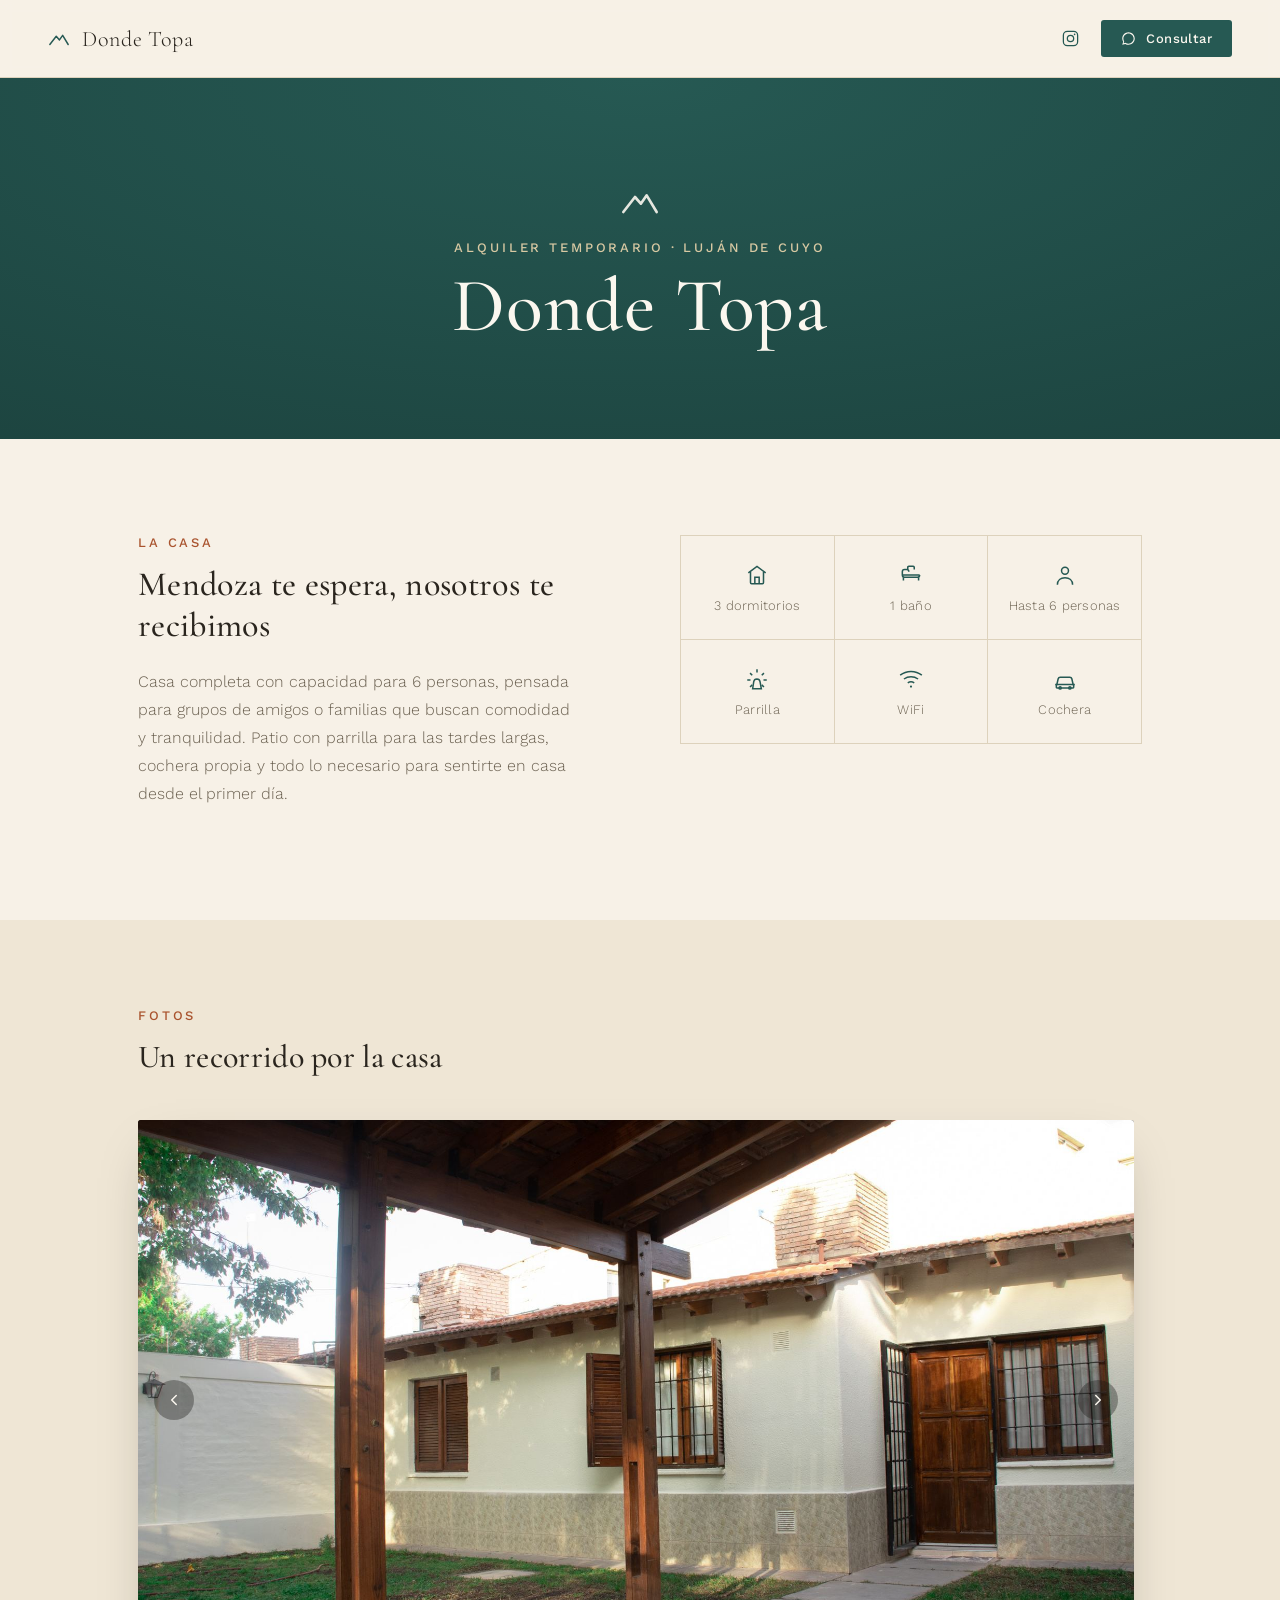
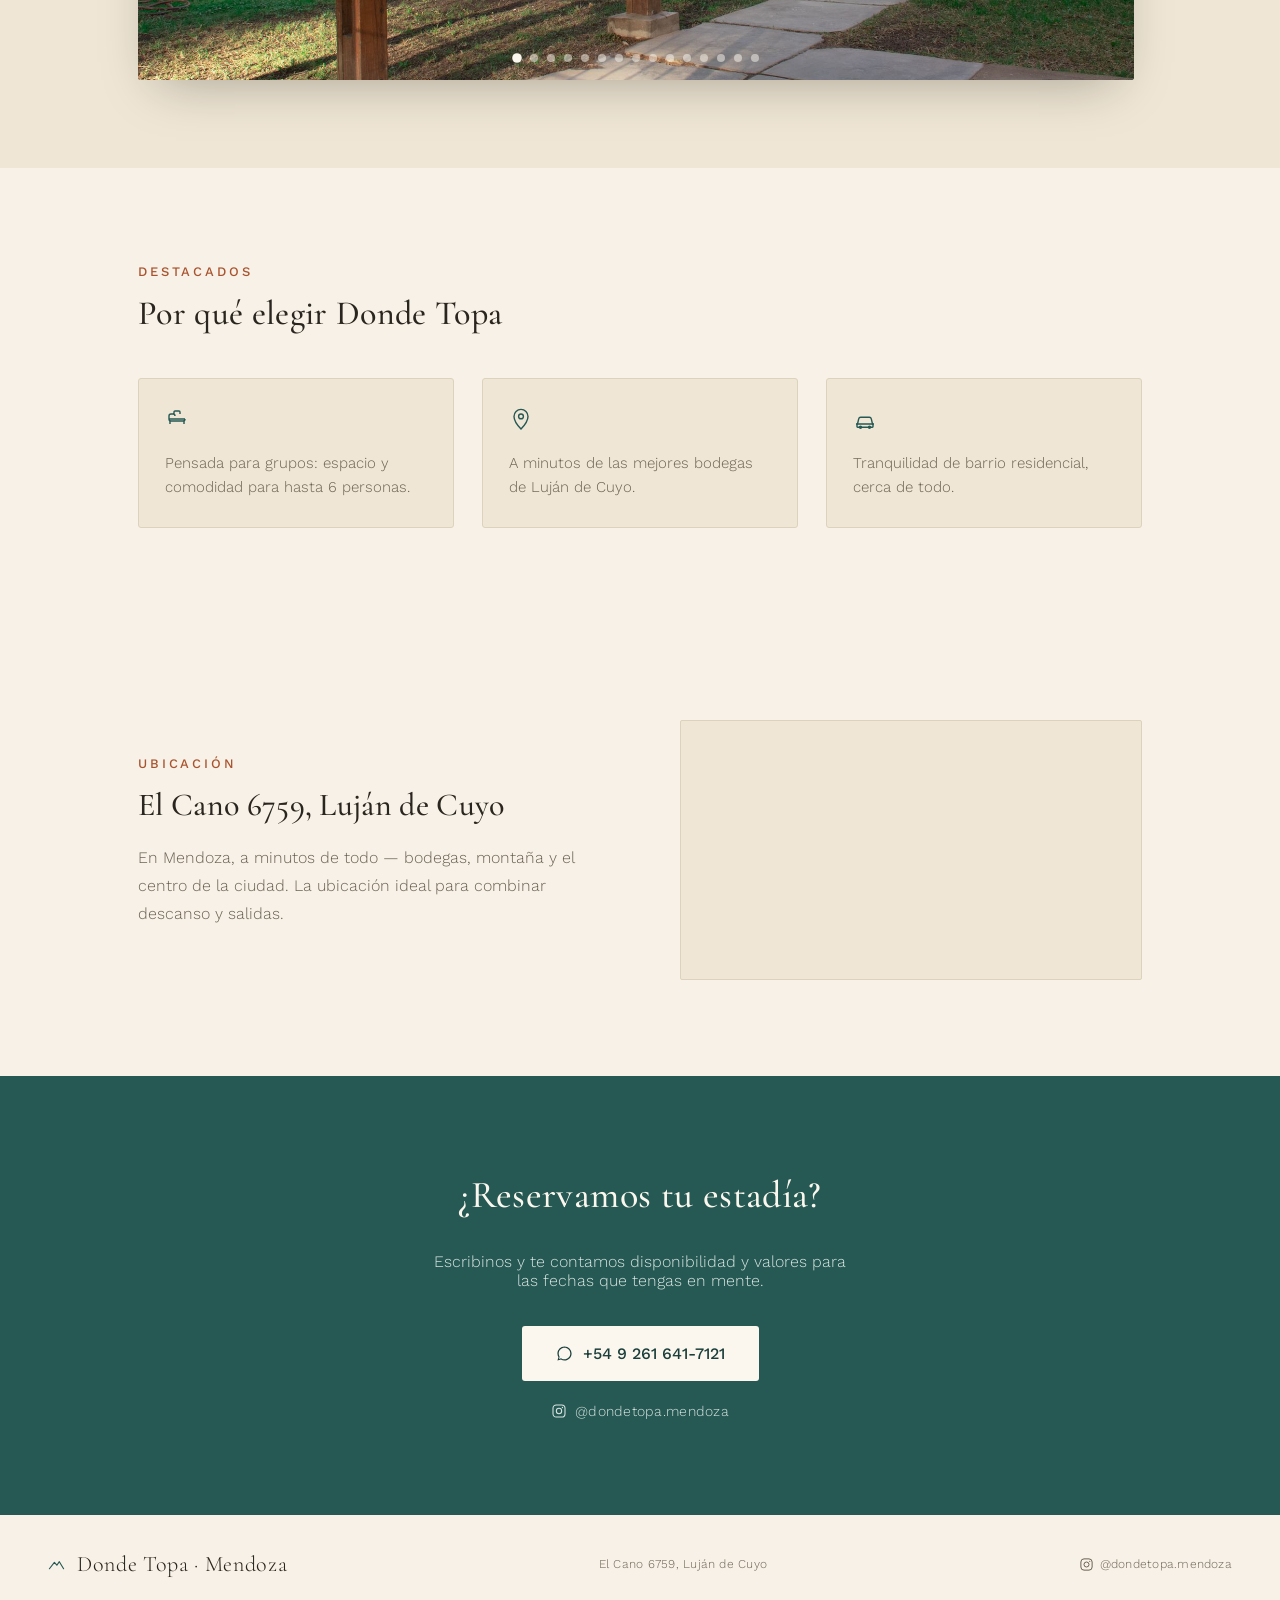
==== index.html @ 642af783 "Sitio Donde Topa: landing de alquiler temporario en Lujan de Cuyo Carrusel de fotos, mapa embebido, " ====
<!DOCTYPE html>
<html lang="es">
<head>
<meta charset="UTF-8">
<meta name="viewport" content="width=device-width, initial-scale=1.0">
<title>Donde Topa — Alquiler temporario en Luján de Cuyo, Mendoza</title>
<meta name="description" content="Donde Topa: casa de alquiler temporario en El Cano 6759, Luján de Cuyo, Mendoza. Capacidad para 6 personas, 3 dormitorios, parrilla, WiFi y cochera.">
<link rel="icon" type="image/png" href="images/logo-donde-topa.png">
<link rel="preconnect" href="https://fonts.googleapis.com">
<link rel="preconnect" href="https://fonts.gstatic.com" crossorigin>
<link href="https://fonts.googleapis.com/css2?family=Cormorant+Garamond:wght@400;500;600&family=Work+Sans:wght@300;400;500;600&display=swap" rel="stylesheet">
<link rel="stylesheet" href="css/style.css?v=9">
</head>
<body>

  <!-- NAV -->
  <header class="nav">
    <a href="#" class="nav-brand">
      <svg width="22" height="22" viewBox="0 0 24 24" fill="none"><path d="M2 18L9 9L12.5 13L16 8L22 18" stroke="#265953" stroke-width="1.6" stroke-linejoin="round" stroke-linecap="round"/></svg>
      <span>Donde Topa</span>
    </a>
    <div class="nav-actions">
      <a href="https://instagram.com/dondetopa.mendoza" class="nav-instagram" target="_blank" rel="noopener" aria-label="Instagram de Donde Topa">
        <svg width="19" height="19" viewBox="0 0 24 24" fill="none" stroke="#265953" stroke-width="1.6"><rect x="3" y="3" width="18" height="18" rx="5"/><circle cx="12" cy="12" r="4"/><circle cx="17.2" cy="6.8" r="1" fill="#265953" stroke="none"/></svg>
      </a>
      <a href="https://wa.me/5492616417121" class="btn btn-primary btn-small" target="_blank" rel="noopener">
        <svg width="15" height="15" viewBox="0 0 24 24" fill="#FBF7EF"><path d="M12 2C6.5 2 2 6.5 2 12c0 1.9.5 3.7 1.5 5.3L2 22l4.9-1.4C8.4 21.5 10.2 22 12 22c5.5 0 10-4.5 10-10S17.5 2 12 2zm0 18.2c-1.6 0-3.1-.4-4.4-1.2l-.3-.2-3.1.9.9-3-.2-.3C4.2 14.9 3.8 13.5 3.8 12c0-4.5 3.7-8.2 8.2-8.2s8.2 3.7 8.2 8.2-3.7 8.2-8.2 8.2z"/></svg>
        Consultar
      </a>
    </div>
  </header>

  <!-- HERO -->
  <section class="hero">
    <div class="wrap hero-content">
      <svg class="hero-icon" width="40" height="40" viewBox="0 0 24 24" fill="none"><path d="M2 18L9 9L12.5 13L16 8L22 18" stroke="#FBF7EF" stroke-width="1.6" stroke-linejoin="round" stroke-linecap="round"/></svg>
      <div class="eyebrow eyebrow-light">Alquiler temporario · Luján de Cuyo</div>
      <h1>Donde Topa</h1>
    </div>
  </section>

  <!-- DESCRIPCION + DATOS -->
  <section class="wrap section-split">
    <div class="split-text">
      <div class="eyebrow">La casa</div>
      <h2>Mendoza te espera, nosotros te recibimos</h2>
      <p>Casa completa con capacidad para 6 personas, pensada para grupos de amigos o familias que buscan comodidad y tranquilidad. Patio con parrilla para las tardes largas, cochera propia y todo lo necesario para sentirte en casa desde el primer día.</p>
    </div>
    <div class="amenities-grid">
      <div class="amenity">
        <svg width="26" height="26" viewBox="0 0 24 24" fill="none" stroke="#265953" stroke-width="1.4"><path d="M4 10l8-6 8 6"/><path d="M6 9v10a1 1 0 001 1h10a1 1 0 001-1V9"/><path d="M10 20v-6h4v6"/></svg>
        <span>3 dormitorios</span>
      </div>
      <div class="amenity">
        <svg width="26" height="26" viewBox="0 0 24 24" fill="none" stroke="#265953" stroke-width="1.4"><path d="M4 12h16M4 12a2 2 0 002 2h12a2 2 0 002-2M4 12V9a2 2 0 012-2h2a2 2 0 012 2M9 7V5a1 1 0 011-1h4a1 1 0 011 1v2"/><path d="M5 14v3M19 14v3"/></svg>
        <span>1 baño</span>
      </div>
      <div class="amenity">
        <svg width="26" height="26" viewBox="0 0 24 24" fill="none" stroke="#265953" stroke-width="1.4"><circle cx="12" cy="8" r="3.2"/><path d="M5 21c0-4 3-6.5 7-6.5s7 2.5 7 6.5"/></svg>
        <span>Hasta 6 personas</span>
      </div>
      <div class="amenity">
        <svg width="26" height="26" viewBox="0 0 24 24" fill="none" stroke="#265953" stroke-width="1.4"><path d="M12 3v3M5.6 6.6l2 2M3 13h3M5.6 19.4l2-2M18.4 19.4l-2-2M21 13h-3M18.4 6.6l-2 2"/><path d="M8 21h8l-1.2-6.5a3 3 0 00-2.9-2.5h0a3 3 0 00-2.9 2.5L8 21z"/></svg>
        <span>Parrilla</span>
      </div>
      <div class="amenity">
        <svg width="26" height="26" viewBox="0 0 24 24" fill="none" stroke="#265953" stroke-width="1.4"><path d="M2 8.5a16 16 0 0120 0M5.5 12a11 11 0 0113 0M9 15.5a6 6 0 016 0"/><circle cx="12" cy="19" r="1" fill="#265953" stroke="none"/></svg>
        <span>WiFi</span>
      </div>
      <div class="amenity">
        <svg width="26" height="26" viewBox="0 0 24 24" fill="none" stroke="#265953" stroke-width="1.4"><path d="M3 17h1.5l1.2-5.2a2 2 0 011.9-1.5h8.8a2 2 0 011.9 1.5L19.5 17H21"/><rect x="4" y="17" width="16" height="3.2" rx="0.6"/><circle cx="7.5" cy="20.2" r="1"/><circle cx="16.5" cy="20.2" r="1"/></svg>
        <span>Cochera</span>
      </div>
    </div>
  </section>

  <!-- GALERIA -->
  <section id="galeria" class="gallery-section">
    <div class="wrap">
      <div class="eyebrow">Fotos</div>
      <h2>Un recorrido por la casa</h2>
    </div>
    <div class="wrap">
      <div class="carousel" id="carousel">
        <div class="carousel-track">
          <img src="images/galeria-exterior.jpg" alt="Entrada de la casa con pérgola" class="carousel-slide is-active">
          <img src="images/galeria-living.jpg" alt="Living con sillones y TV" class="carousel-slide">
          <img src="images/galeria-living2.jpg" alt="Living, otro ángulo" class="carousel-slide">
          <img src="images/galeria-comedor.jpg" alt="Comedor y living" class="carousel-slide">
          <img src="images/galeria-mesa.jpg" alt="Mesa puesta para comer" class="carousel-slide">
          <img src="images/galeria-detalle-flores.jpg" alt="Detalle de flores en el living" class="carousel-slide">
          <img src="images/galeria-cocina.jpg" alt="Cocina equipada" class="carousel-slide">
          <img src="images/galeria-dormitorio-doble.jpg" alt="Dormitorio con cama doble" class="carousel-slide">
          <img src="images/galeria-dormitorio-gemelas.jpg" alt="Dormitorio con camas gemelas" class="carousel-slide">
          <img src="images/galeria-dormitorio-gemelas2.jpg" alt="Segundo dormitorio con camas gemelas" class="carousel-slide">
          <img src="images/galeria-bano1.jpg" alt="Baño con bacha y detalles de lavanda" class="carousel-slide">
          <img src="images/galeria-bano2.jpg" alt="Baño con ducha" class="carousel-slide">
          <img src="images/galeria-parrilla.jpg" alt="Parrilla encendida" class="carousel-slide">
          <img src="images/galeria-chimenea.jpg" alt="Chimenea encendida con copas de vino" class="carousel-slide">
          <img src="images/galeria-picada.jpg" alt="Picada y vino en el patio" class="carousel-slide">
        </div>
        <button type="button" class="carousel-arrow carousel-prev" aria-label="Foto anterior">
          <svg width="18" height="18" viewBox="0 0 24 24" fill="none" stroke="currentColor" stroke-width="2" stroke-linecap="round" stroke-linejoin="round"><path d="M15 18l-6-6 6-6"/></svg>
        </button>
        <button type="button" class="carousel-arrow carousel-next" aria-label="Foto siguiente">
          <svg width="18" height="18" viewBox="0 0 24 24" fill="none" stroke="currentColor" stroke-width="2" stroke-linecap="round" stroke-linejoin="round"><path d="M9 18l6-6-6-6"/></svg>
        </button>
        <div class="carousel-dots"></div>
      </div>
    </div>
  </section>

  <!-- DESTACADOS -->
  <section class="wrap reviews-section">
    <div class="eyebrow">Destacados</div>
    <h2>Por qué elegir Donde Topa</h2>
    <div class="reviews-grid">
      <div class="review-card">
        <svg width="24" height="24" viewBox="0 0 24 24" fill="none" stroke="#265953" stroke-width="1.4"><path d="M4 12h16M4 12a2 2 0 002 2h12a2 2 0 002-2M4 12V9a2 2 0 012-2h2a2 2 0 012 2M9 7V5a1 1 0 011-1h4a1 1 0 011 1v2"/><path d="M5 14v3M19 14v3"/></svg>
        <p class="review-quote">Pensada para grupos: espacio y comodidad para hasta 6 personas.</p>
      </div>
      <div class="review-card">
        <svg width="24" height="24" viewBox="0 0 24 24" fill="none" stroke="#265953" stroke-width="1.4"><path d="M12 22s7-7.4 7-12.6A7 7 0 105 9.4C5 14.6 12 22 12 22z"/><circle cx="12" cy="9.4" r="2.4"/></svg>
        <p class="review-quote">A minutos de las mejores bodegas de Luján de Cuyo.</p>
      </div>
      <div class="review-card">
        <svg width="24" height="24" viewBox="0 0 24 24" fill="none" stroke="#265953" stroke-width="1.4"><path d="M3 17h1.5l1.2-5.2a2 2 0 011.9-1.5h8.8a2 2 0 011.9 1.5L19.5 17H21"/><rect x="4" y="17" width="16" height="3.2" rx="0.6"/><circle cx="7.5" cy="20.2" r="1"/><circle cx="16.5" cy="20.2" r="1"/></svg>
        <p class="review-quote">Tranquilidad de barrio residencial, cerca de todo.</p>
      </div>
    </div>
  </section>

  <!-- UBICACION -->
  <section class="wrap section-split section-location">
    <div class="split-text">
      <div class="eyebrow">Ubicación</div>
      <h2>El Cano 6759, Luján de Cuyo</h2>
      <p>En Mendoza, a minutos de todo — bodegas, montaña y el centro de la ciudad. La ubicación ideal para combinar descanso y salidas.</p>
    </div>
    <div class="map-embed">
      <iframe src="https://maps.google.com/maps?q=El+Cano+6759,+Lujan+de+Cuyo,+Mendoza,+Argentina&z=15&output=embed" width="100%" height="100%" style="border:0" allowfullscreen="" loading="lazy" referrerpolicy="no-referrer-when-downgrade" title="Ubicación de Donde Topa en el mapa"></iframe>
    </div>
  </section>

  <!-- CONTACTO -->
  <section class="contact-section">
    <div class="wrap contact-inner">
      <h2>¿Reservamos tu estadía?</h2>
      <p>Escribinos y te contamos disponibilidad y valores para las fechas que tengas en mente.</p>
      <a href="https://wa.me/5492616417121" class="btn btn-contact" target="_blank" rel="noopener">
        <svg width="17" height="17" viewBox="0 0 24 24" fill="#1A3E3A"><path d="M12 2C6.5 2 2 6.5 2 12c0 1.9.5 3.7 1.5 5.3L2 22l4.9-1.4C8.4 21.5 10.2 22 12 22c5.5 0 10-4.5 10-10S17.5 2 12 2zm0 18.2c-1.6 0-3.1-.4-4.4-1.2l-.3-.2-3.1.9.9-3-.2-.3C4.2 14.9 3.8 13.5 3.8 12c0-4.5 3.7-8.2 8.2-8.2s8.2 3.7 8.2 8.2-3.7 8.2-8.2 8.2z"/></svg>
        +54 9 261 641-7121
      </a>
      <a href="https://instagram.com/dondetopa.mendoza" class="contact-instagram" target="_blank" rel="noopener">
        <svg width="16" height="16" viewBox="0 0 24 24" fill="none" stroke="currentColor" stroke-width="1.6"><rect x="3" y="3" width="18" height="18" rx="5"/><circle cx="12" cy="12" r="4"/><circle cx="17.2" cy="6.8" r="1" fill="currentColor" stroke="none"/></svg>
        @dondetopa.mendoza
      </a>
    </div>
  </section>

  <!-- FOOTER -->
  <footer class="footer">
    <div class="nav-brand">
      <svg width="17" height="17" viewBox="0 0 24 24" fill="none"><path d="M2 18L9 9L12.5 13L16 8L22 18" stroke="#265953" stroke-width="1.6" stroke-linejoin="round" stroke-linecap="round"/></svg>
      <span class="footer-brand">Donde Topa · Mendoza</span>
    </div>
    <span class="footer-address">El Cano 6759, Luján de Cuyo</span>
    <a href="https://instagram.com/dondetopa.mendoza" class="footer-instagram" target="_blank" rel="noopener">
      <svg width="15" height="15" viewBox="0 0 24 24" fill="none" stroke="currentColor" stroke-width="1.6"><rect x="3" y="3" width="18" height="18" rx="5"/><circle cx="12" cy="12" r="4"/><circle cx="17.2" cy="6.8" r="1" fill="currentColor" stroke="none"/></svg>
      @dondetopa.mendoza
    </a>
  </footer>

  <script src="js/gallery.js"></script>
</body>
</html>
---- css/style.css ----
:root {
  --bg: #F7F1E7;
  --bg-alt: #EFE6D5;
  --ink: #2A251E;
  --ink-soft: #6B6151;
  --teal: #265953;
  --teal-dark: #1A3E3A;
  --terracotta: #A9532E;
  --line: #DDD2BC;
}

* { box-sizing: border-box; }

html { scroll-behavior: smooth; }

body {
  margin: 0;
  background: var(--bg);
  color: var(--ink);
  font-family: 'Work Sans', -apple-system, 'Segoe UI', Helvetica, Arial, sans-serif;
  font-weight: 300;
  -webkit-font-smoothing: antialiased;
}

h1, h2, h3 {
  font-family: 'Cormorant Garamond', Georgia, 'Times New Roman', serif;
  font-weight: 500;
  margin: 0;
  letter-spacing: 0.01em;
}

a { color: var(--teal); text-decoration: none; }
a:hover { color: var(--teal-dark); }

img { max-width: 100%; display: block; }

.wrap {
  max-width: 1100px;
  margin: 0 auto;
  padding: 0 48px;
}

.eyebrow {
  font-size: 13px;
  letter-spacing: 0.22em;
  text-transform: uppercase;
  color: var(--terracotta);
  font-weight: 500;
  margin-bottom: 14px;
}

.eyebrow-light { color: #D8C9A3; }

/* Buttons */
.btn {
  display: inline-flex;
  align-items: center;
  gap: 10px;
  font-family: 'Work Sans', sans-serif;
  border-radius: 3px;
  white-space: nowrap;
}

.btn-primary {
  background: var(--teal);
  color: #FBF7EF;
  font-size: 15px;
  font-weight: 500;
  letter-spacing: 0.03em;
  padding: 16px 30px;
}
.btn-primary:hover { background: var(--teal-dark); color: #FBF7EF; }

.btn-small { padding: 11px 20px; font-size: 13px; }

.btn-contact {
  background: #FBF7EF;
  color: var(--teal-dark);
  font-size: 16px;
  font-weight: 500;
  padding: 18px 34px;
}
.btn-contact:hover { background: #EFE6D5; color: var(--teal-dark); }

/* Nav */
.nav {
  position: sticky;
  top: 0;
  z-index: 20;
  display: flex;
  align-items: center;
  justify-content: space-between;
  padding: 20px 48px;
  background: rgba(247, 241, 231, 0.92);
  backdrop-filter: blur(6px);
  border-bottom: 1px solid var(--line);
}

.nav-brand {
  display: flex;
  align-items: center;
  gap: 12px;
}

.nav-brand span {
  font-family: 'Cormorant Garamond', serif;
  font-size: 22px;
  letter-spacing: 0.03em;
  color: var(--ink);
}

.nav-actions {
  display: flex;
  align-items: center;
  gap: 14px;
}

.nav-instagram {
  display: flex;
  align-items: center;
  justify-content: center;
  width: 34px;
  height: 34px;
  border-radius: 50%;
  transition: background 0.2s ease;
}
.nav-instagram:hover { background: var(--bg-alt); }

/* Hero */
.hero {
  width: 100%;
  background: radial-gradient(120% 160% at 50% 0%, var(--teal) 0%, var(--teal-dark) 100%);
  padding: 104px 0 96px;
  display: flex;
  align-items: center;
}

.hero-content {
  width: 100%;
  color: #FBF7EF;
  text-align: center;
  display: flex;
  flex-direction: column;
  align-items: center;
}

.hero-icon {
  margin-bottom: 18px;
  opacity: 0.9;
}

.hero-content h1 {
  font-size: 76px;
  line-height: 0.98;
  color: #FBF7EF;
}

/* Description + amenities */
.section-split {
  display: flex;
  gap: 80px;
  padding: 96px 48px;
  flex-wrap: wrap;
  align-items: flex-start;
}

.split-text {
  flex: 1 1 380px;
  min-width: 320px;
}

.split-text h2 {
  font-size: 34px;
  color: var(--ink);
  margin-bottom: 22px;
  max-width: 420px;
}

.split-text p {
  font-size: 16px;
  line-height: 1.75;
  color: var(--ink-soft);
  max-width: 440px;
  font-weight: 300;
}

.amenities-grid {
  flex: 1 1 380px;
  min-width: 320px;
  display: grid;
  grid-template-columns: repeat(3, 1fr);
  gap: 1px;
  background: var(--line);
  border: 1px solid var(--line);
}

.amenity {
  background: var(--bg);
  padding: 26px 20px;
  display: flex;
  flex-direction: column;
  gap: 10px;
  align-items: center;
  text-align: center;
}

.amenity span {
  font-size: 13px;
  color: var(--ink-soft);
  letter-spacing: 0.02em;
}

/* Gallery */
.gallery-section {
  background: var(--bg-alt);
  padding: 88px 0;
}

.gallery-section h2 {
  font-size: 32px;
  color: var(--ink);
  margin-bottom: 44px;
}

.carousel {
  position: relative;
  aspect-ratio: 16 / 9;
  max-height: 560px;
  border-radius: 3px;
  overflow: hidden;
  background: var(--ink);
  box-shadow: 0 20px 50px -20px rgba(26, 22, 14, 0.35);
}

.carousel-track {
  position: relative;
  width: 100%;
  height: 100%;
}

.carousel-slide {
  position: absolute;
  inset: 0;
  width: 100%;
  height: 100%;
  object-fit: cover;
  opacity: 0;
  transition: opacity 1.1s ease;
}

.carousel-slide.is-active {
  opacity: 1;
}

.carousel-arrow {
  position: absolute;
  top: 50%;
  transform: translateY(-50%);
  width: 40px;
  height: 40px;
  border-radius: 50%;
  border: none;
  background: rgba(20, 22, 18, 0.35);
  color: #FBF7EF;
  display: flex;
  align-items: center;
  justify-content: center;
  cursor: pointer;
  transition: background 0.2s ease;
  z-index: 2;
}

.carousel-arrow:hover { background: rgba(20, 22, 18, 0.6); }
.carousel-prev { left: 16px; }
.carousel-next { right: 16px; }

.carousel-dots {
  position: absolute;
  left: 0;
  right: 0;
  bottom: 18px;
  display: flex;
  justify-content: center;
  gap: 9px;
  z-index: 2;
}

.carousel-dot {
  width: 8px;
  height: 8px;
  border-radius: 50%;
  border: none;
  padding: 0;
  background: rgba(251, 247, 239, 0.5);
  cursor: pointer;
  transition: background 0.2s ease, transform 0.2s ease;
}

.carousel-dot:hover { background: rgba(251, 247, 239, 0.8); }

.carousel-dot.is-active {
  background: #FBF7EF;
  transform: scale(1.2);
}

/* Destacados */
.reviews-section {
  padding: 96px 48px;
}

.reviews-section h2 {
  font-size: 34px;
  color: var(--ink);
  margin-bottom: 44px;
  max-width: 480px;
}

.reviews-grid {
  display: grid;
  grid-template-columns: repeat(3, 1fr);
  gap: 28px;
}

.review-card {
  background: var(--bg-alt);
  border: 1px solid var(--line);
  border-radius: 3px;
  padding: 28px 26px;
}

.review-card svg {
  margin-bottom: 16px;
}

.review-quote {
  font-size: 15px;
  line-height: 1.6;
  color: var(--ink-soft);
  margin: 0;
}

/* Location */
.section-location { align-items: center; }

.section-location h2 { font-size: 32px; margin-bottom: 20px; }

.map-embed {
  flex: 1 1 380px;
  min-width: 320px;
  aspect-ratio: 16 / 9;
  background: var(--bg-alt);
  border: 1px solid var(--line);
  border-radius: 2px;
  overflow: hidden;
}

/* Contact */
.contact-section {
  background: var(--teal);
  padding: 96px 48px;
  text-align: center;
}

.contact-inner {
  display: flex;
  flex-direction: column;
  align-items: center;
}

.contact-inner h2 {
  font-size: 38px;
  color: #FBF7EF;
  margin-bottom: 18px;
}

.contact-inner p {
  font-size: 16px;
  color: #D8E4E1;
  font-weight: 300;
  margin-bottom: 36px;
  max-width: 420px;
}

.contact-instagram {
  display: inline-flex;
  align-items: center;
  gap: 8px;
  margin-top: 22px;
  font-size: 14px;
  color: #D8E4E1;
  letter-spacing: 0.02em;
}
.contact-instagram:hover { color: #FBF7EF; }

/* Footer */
.footer {
  padding: 36px 48px;
  display: flex;
  align-items: center;
  justify-content: space-between;
  flex-wrap: wrap;
  gap: 14px;
}

.footer-brand {
  font-family: 'Cormorant Garamond', serif;
  font-size: 17px;
  color: var(--ink);
}

.footer-address {
  font-size: 12px;
  color: var(--ink-soft);
  letter-spacing: 0.02em;
}

.footer-instagram {
  display: inline-flex;
  align-items: center;
  gap: 6px;
  font-size: 12px;
  color: var(--ink-soft);
  letter-spacing: 0.02em;
}
.footer-instagram:hover { color: var(--teal); }

/* Responsive */
@media (max-width: 720px) {
  .hero-content h1 { font-size: 52px; }
  .carousel { aspect-ratio: 4 / 3; }
  .carousel-arrow { width: 34px; height: 34px; }
  .reviews-grid { grid-template-columns: 1fr; }
  .nav, .section-split, .contact-section, .footer, .reviews-section { padding-left: 24px; padding-right: 24px; }
  .wrap { padding: 0 24px; }
}
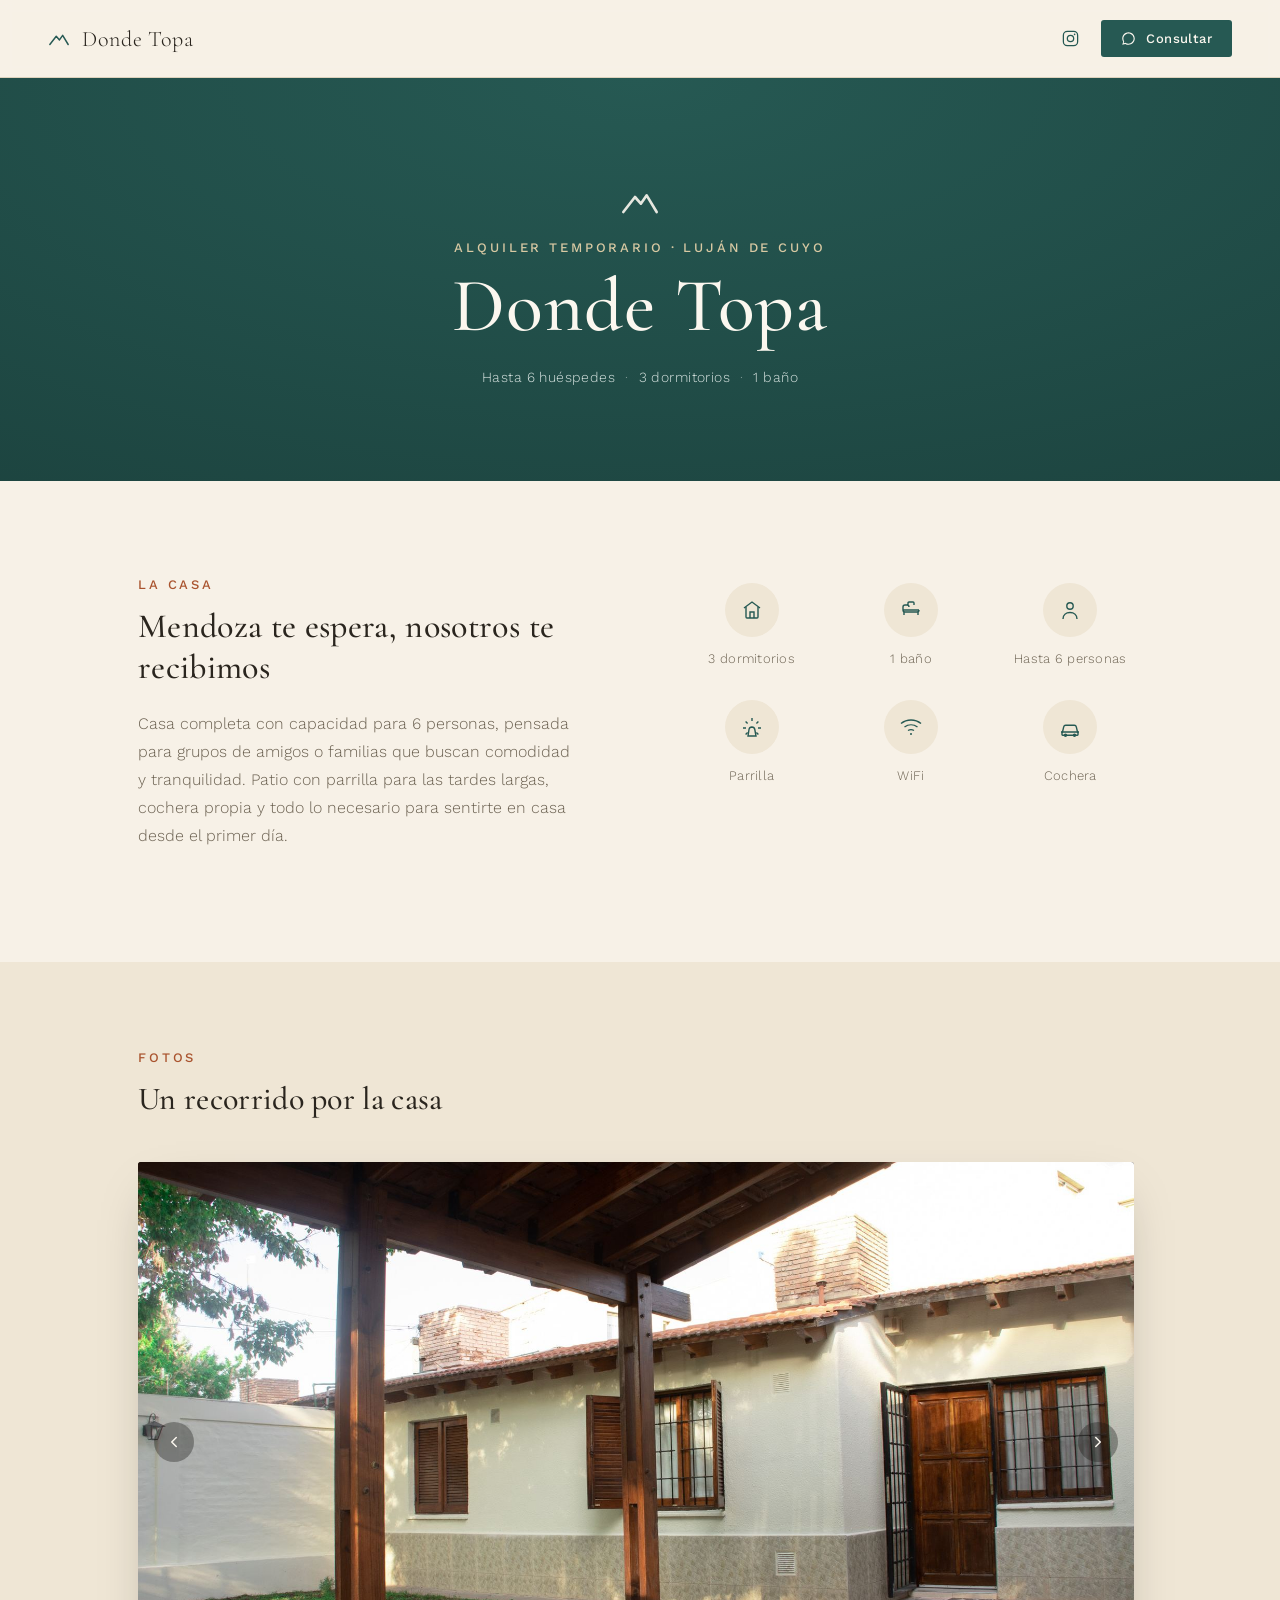
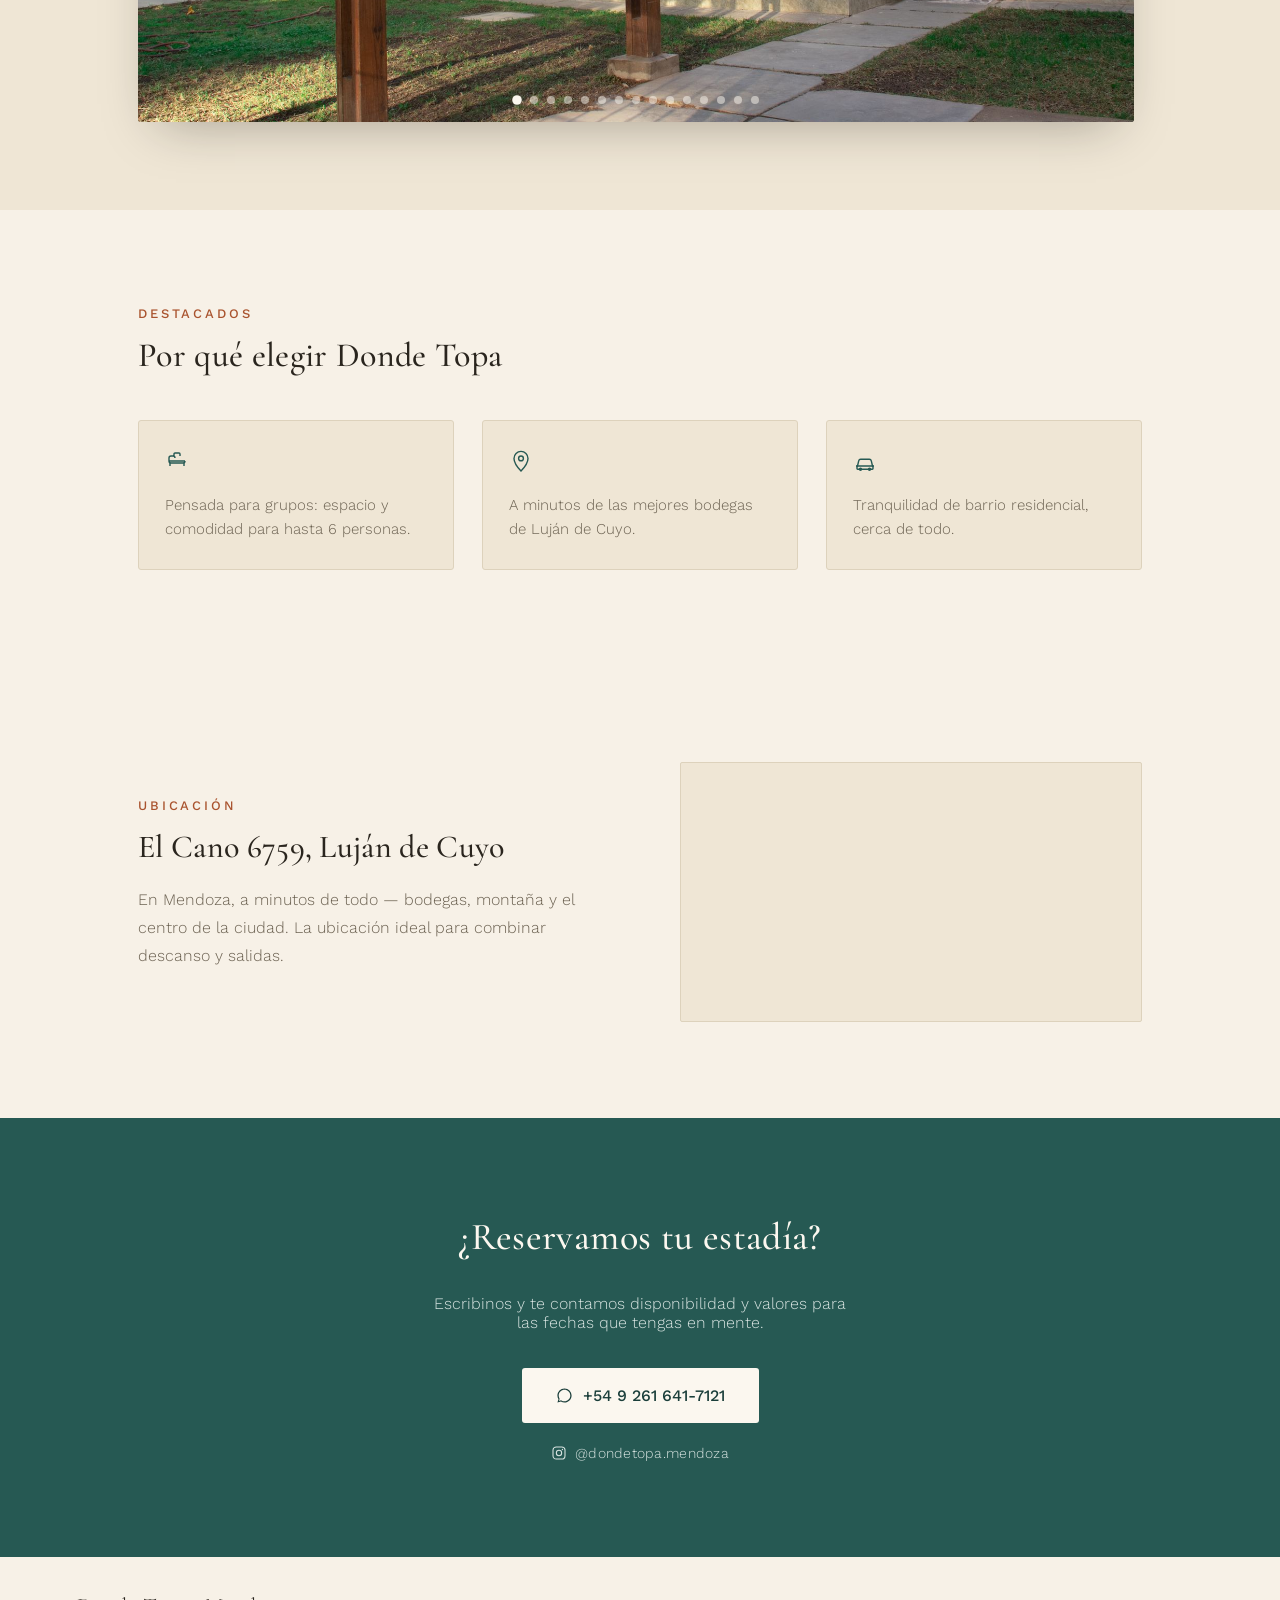
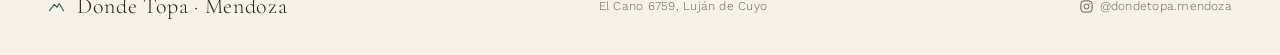
==== commit aff95ca7: "Pulido profesional: meta tags OG/Twitter, stats en hero, amenities refinadas, animaciones al scroll" ====
--- a/index.html
+++ b/index.html
@@ -5,11 +5,23 @@
 <meta name="viewport" content="width=device-width, initial-scale=1.0">
 <title>Donde Topa — Alquiler temporario en Luján de Cuyo, Mendoza</title>
 <meta name="description" content="Donde Topa: casa de alquiler temporario en El Cano 6759, Luján de Cuyo, Mendoza. Capacidad para 6 personas, 3 dormitorios, parrilla, WiFi y cochera.">
+<link rel="canonical" href="https://donde-topa.vercel.app/">
 <link rel="icon" type="image/png" href="images/logo-donde-topa.png">
+<link rel="apple-touch-icon" href="images/logo-donde-topa.png">
+<meta property="og:type" content="website">
+<meta property="og:site_name" content="Donde Topa">
+<meta property="og:title" content="Donde Topa — Alquiler temporario en Luján de Cuyo, Mendoza">
+<meta property="og:description" content="Casa completa para 6 personas en El Cano 6759, Luján de Cuyo. 3 dormitorios, parrilla, WiFi y cochera, a minutos de las bodegas.">
+<meta property="og:image" content="https://donde-topa.vercel.app/images/galeria-exterior.jpg">
+<meta property="og:url" content="https://donde-topa.vercel.app/">
+<meta name="twitter:card" content="summary_large_image">
+<meta name="twitter:title" content="Donde Topa — Alquiler temporario en Luján de Cuyo, Mendoza">
+<meta name="twitter:description" content="Casa completa para 6 personas en El Cano 6759, Luján de Cuyo. 3 dormitorios, parrilla, WiFi y cochera, a minutos de las bodegas.">
+<meta name="twitter:image" content="https://donde-topa.vercel.app/images/galeria-exterior.jpg">
 <link rel="preconnect" href="https://fonts.googleapis.com">
 <link rel="preconnect" href="https://fonts.gstatic.com" crossorigin>
 <link href="https://fonts.googleapis.com/css2?family=Cormorant+Garamond:wght@400;500;600&family=Work+Sans:wght@300;400;500;600&display=swap" rel="stylesheet">
-<link rel="stylesheet" href="css/style.css?v=9">
+<link rel="stylesheet" href="css/style.css?v=10">
 </head>
 <body>
 
@@ -36,39 +48,46 @@
       <svg class="hero-icon" width="40" height="40" viewBox="0 0 24 24" fill="none"><path d="M2 18L9 9L12.5 13L16 8L22 18" stroke="#FBF7EF" stroke-width="1.6" stroke-linejoin="round" stroke-linecap="round"/></svg>
       <div class="eyebrow eyebrow-light">Alquiler temporario · Luján de Cuyo</div>
       <h1>Donde Topa</h1>
+      <div class="hero-stats">
+        <span>Hasta 6 huéspedes</span>
+        <span class="hero-stats-dot">·</span>
+        <span>3 dormitorios</span>
+        <span class="hero-stats-dot">·</span>
+        <span>1 baño</span>
+      </div>
     </div>
   </section>
 
   <!-- DESCRIPCION + DATOS -->
   <section class="wrap section-split">
-    <div class="split-text">
+    <div class="split-text reveal">
       <div class="eyebrow">La casa</div>
       <h2>Mendoza te espera, nosotros te recibimos</h2>
       <p>Casa completa con capacidad para 6 personas, pensada para grupos de amigos o familias que buscan comodidad y tranquilidad. Patio con parrilla para las tardes largas, cochera propia y todo lo necesario para sentirte en casa desde el primer día.</p>
     </div>
-    <div class="amenities-grid">
+    <div class="amenities-grid reveal reveal-1">
       <div class="amenity">
-        <svg width="26" height="26" viewBox="0 0 24 24" fill="none" stroke="#265953" stroke-width="1.4"><path d="M4 10l8-6 8 6"/><path d="M6 9v10a1 1 0 001 1h10a1 1 0 001-1V9"/><path d="M10 20v-6h4v6"/></svg>
+        <div class="amenity-icon"><svg width="24" height="24" viewBox="0 0 24 24" fill="none" stroke="#265953" stroke-width="1.4"><path d="M4 10l8-6 8 6"/><path d="M6 9v10a1 1 0 001 1h10a1 1 0 001-1V9"/><path d="M10 20v-6h4v6"/></svg></div>
         <span>3 dormitorios</span>
       </div>
       <div class="amenity">
-        <svg width="26" height="26" viewBox="0 0 24 24" fill="none" stroke="#265953" stroke-width="1.4"><path d="M4 12h16M4 12a2 2 0 002 2h12a2 2 0 002-2M4 12V9a2 2 0 012-2h2a2 2 0 012 2M9 7V5a1 1 0 011-1h4a1 1 0 011 1v2"/><path d="M5 14v3M19 14v3"/></svg>
+        <div class="amenity-icon"><svg width="24" height="24" viewBox="0 0 24 24" fill="none" stroke="#265953" stroke-width="1.4"><path d="M4 12h16M4 12a2 2 0 002 2h12a2 2 0 002-2M4 12V9a2 2 0 012-2h2a2 2 0 012 2M9 7V5a1 1 0 011-1h4a1 1 0 011 1v2"/><path d="M5 14v3M19 14v3"/></svg></div>
         <span>1 baño</span>
       </div>
       <div class="amenity">
-        <svg width="26" height="26" viewBox="0 0 24 24" fill="none" stroke="#265953" stroke-width="1.4"><circle cx="12" cy="8" r="3.2"/><path d="M5 21c0-4 3-6.5 7-6.5s7 2.5 7 6.5"/></svg>
+        <div class="amenity-icon"><svg width="24" height="24" viewBox="0 0 24 24" fill="none" stroke="#265953" stroke-width="1.4"><circle cx="12" cy="8" r="3.2"/><path d="M5 21c0-4 3-6.5 7-6.5s7 2.5 7 6.5"/></svg></div>
         <span>Hasta 6 personas</span>
       </div>
       <div class="amenity">
-        <svg width="26" height="26" viewBox="0 0 24 24" fill="none" stroke="#265953" stroke-width="1.4"><path d="M12 3v3M5.6 6.6l2 2M3 13h3M5.6 19.4l2-2M18.4 19.4l-2-2M21 13h-3M18.4 6.6l-2 2"/><path d="M8 21h8l-1.2-6.5a3 3 0 00-2.9-2.5h0a3 3 0 00-2.9 2.5L8 21z"/></svg>
+        <div class="amenity-icon"><svg width="24" height="24" viewBox="0 0 24 24" fill="none" stroke="#265953" stroke-width="1.4"><path d="M12 3v3M5.6 6.6l2 2M3 13h3M5.6 19.4l2-2M18.4 19.4l-2-2M21 13h-3M18.4 6.6l-2 2"/><path d="M8 21h8l-1.2-6.5a3 3 0 00-2.9-2.5h0a3 3 0 00-2.9 2.5L8 21z"/></svg></div>
         <span>Parrilla</span>
       </div>
       <div class="amenity">
-        <svg width="26" height="26" viewBox="0 0 24 24" fill="none" stroke="#265953" stroke-width="1.4"><path d="M2 8.5a16 16 0 0120 0M5.5 12a11 11 0 0113 0M9 15.5a6 6 0 016 0"/><circle cx="12" cy="19" r="1" fill="#265953" stroke="none"/></svg>
+        <div class="amenity-icon"><svg width="24" height="24" viewBox="0 0 24 24" fill="none" stroke="#265953" stroke-width="1.4"><path d="M2 8.5a16 16 0 0120 0M5.5 12a11 11 0 0113 0M9 15.5a6 6 0 016 0"/><circle cx="12" cy="19" r="1" fill="#265953" stroke="none"/></svg></div>
         <span>WiFi</span>
       </div>
       <div class="amenity">
-        <svg width="26" height="26" viewBox="0 0 24 24" fill="none" stroke="#265953" stroke-width="1.4"><path d="M3 17h1.5l1.2-5.2a2 2 0 011.9-1.5h8.8a2 2 0 011.9 1.5L19.5 17H21"/><rect x="4" y="17" width="16" height="3.2" rx="0.6"/><circle cx="7.5" cy="20.2" r="1"/><circle cx="16.5" cy="20.2" r="1"/></svg>
+        <div class="amenity-icon"><svg width="24" height="24" viewBox="0 0 24 24" fill="none" stroke="#265953" stroke-width="1.4"><path d="M3 17h1.5l1.2-5.2a2 2 0 011.9-1.5h8.8a2 2 0 011.9 1.5L19.5 17H21"/><rect x="4" y="17" width="16" height="3.2" rx="0.6"/><circle cx="7.5" cy="20.2" r="1"/><circle cx="16.5" cy="20.2" r="1"/></svg></div>
         <span>Cochera</span>
       </div>
     </div>
@@ -76,28 +95,28 @@
 
   <!-- GALERIA -->
   <section id="galeria" class="gallery-section">
-    <div class="wrap">
+    <div class="wrap reveal">
       <div class="eyebrow">Fotos</div>
       <h2>Un recorrido por la casa</h2>
     </div>
-    <div class="wrap">
+    <div class="wrap reveal">
       <div class="carousel" id="carousel">
         <div class="carousel-track">
           <img src="images/galeria-exterior.jpg" alt="Entrada de la casa con pérgola" class="carousel-slide is-active">
-          <img src="images/galeria-living.jpg" alt="Living con sillones y TV" class="carousel-slide">
-          <img src="images/galeria-living2.jpg" alt="Living, otro ángulo" class="carousel-slide">
-          <img src="images/galeria-comedor.jpg" alt="Comedor y living" class="carousel-slide">
-          <img src="images/galeria-mesa.jpg" alt="Mesa puesta para comer" class="carousel-slide">
-          <img src="images/galeria-detalle-flores.jpg" alt="Detalle de flores en el living" class="carousel-slide">
-          <img src="images/galeria-cocina.jpg" alt="Cocina equipada" class="carousel-slide">
-          <img src="images/galeria-dormitorio-doble.jpg" alt="Dormitorio con cama doble" class="carousel-slide">
-          <img src="images/galeria-dormitorio-gemelas.jpg" alt="Dormitorio con camas gemelas" class="carousel-slide">
-          <img src="images/galeria-dormitorio-gemelas2.jpg" alt="Segundo dormitorio con camas gemelas" class="carousel-slide">
-          <img src="images/galeria-bano1.jpg" alt="Baño con bacha y detalles de lavanda" class="carousel-slide">
-          <img src="images/galeria-bano2.jpg" alt="Baño con ducha" class="carousel-slide">
-          <img src="images/galeria-parrilla.jpg" alt="Parrilla encendida" class="carousel-slide">
-          <img src="images/galeria-chimenea.jpg" alt="Chimenea encendida con copas de vino" class="carousel-slide">
-          <img src="images/galeria-picada.jpg" alt="Picada y vino en el patio" class="carousel-slide">
+          <img src="images/galeria-living.jpg" alt="Living con sillones y TV" loading="lazy" class="carousel-slide">
+          <img src="images/galeria-living2.jpg" alt="Living, otro ángulo" loading="lazy" class="carousel-slide">
+          <img src="images/galeria-comedor.jpg" alt="Comedor y living" loading="lazy" class="carousel-slide">
+          <img src="images/galeria-mesa.jpg" alt="Mesa puesta para comer" loading="lazy" class="carousel-slide">
+          <img src="images/galeria-detalle-flores.jpg" alt="Detalle de flores en el living" loading="lazy" class="carousel-slide">
+          <img src="images/galeria-cocina.jpg" alt="Cocina equipada" loading="lazy" class="carousel-slide">
+          <img src="images/galeria-dormitorio-doble.jpg" alt="Dormitorio con cama doble" loading="lazy" class="carousel-slide">
+          <img src="images/galeria-dormitorio-gemelas.jpg" alt="Dormitorio con camas gemelas" loading="lazy" class="carousel-slide">
+          <img src="images/galeria-dormitorio-gemelas2.jpg" alt="Segundo dormitorio con camas gemelas" loading="lazy" class="carousel-slide">
+          <img src="images/galeria-bano1.jpg" alt="Baño con bacha y detalles de lavanda" loading="lazy" class="carousel-slide">
+          <img src="images/galeria-bano2.jpg" alt="Baño con ducha" loading="lazy" class="carousel-slide">
+          <img src="images/galeria-parrilla.jpg" alt="Parrilla encendida" loading="lazy" class="carousel-slide">
+          <img src="images/galeria-chimenea.jpg" alt="Chimenea encendida con copas de vino" loading="lazy" class="carousel-slide">
+          <img src="images/galeria-picada.jpg" alt="Picada y vino en el patio" loading="lazy" class="carousel-slide">
         </div>
         <button type="button" class="carousel-arrow carousel-prev" aria-label="Foto anterior">
           <svg width="18" height="18" viewBox="0 0 24 24" fill="none" stroke="currentColor" stroke-width="2" stroke-linecap="round" stroke-linejoin="round"><path d="M15 18l-6-6 6-6"/></svg>
@@ -112,18 +131,18 @@
 
   <!-- DESTACADOS -->
   <section class="wrap reviews-section">
-    <div class="eyebrow">Destacados</div>
-    <h2>Por qué elegir Donde Topa</h2>
+    <div class="eyebrow reveal">Destacados</div>
+    <h2 class="reveal">Por qué elegir Donde Topa</h2>
     <div class="reviews-grid">
-      <div class="review-card">
+      <div class="review-card reveal reveal-1">
         <svg width="24" height="24" viewBox="0 0 24 24" fill="none" stroke="#265953" stroke-width="1.4"><path d="M4 12h16M4 12a2 2 0 002 2h12a2 2 0 002-2M4 12V9a2 2 0 012-2h2a2 2 0 012 2M9 7V5a1 1 0 011-1h4a1 1 0 011 1v2"/><path d="M5 14v3M19 14v3"/></svg>
         <p class="review-quote">Pensada para grupos: espacio y comodidad para hasta 6 personas.</p>
       </div>
-      <div class="review-card">
+      <div class="review-card reveal reveal-2">
         <svg width="24" height="24" viewBox="0 0 24 24" fill="none" stroke="#265953" stroke-width="1.4"><path d="M12 22s7-7.4 7-12.6A7 7 0 105 9.4C5 14.6 12 22 12 22z"/><circle cx="12" cy="9.4" r="2.4"/></svg>
         <p class="review-quote">A minutos de las mejores bodegas de Luján de Cuyo.</p>
       </div>
-      <div class="review-card">
+      <div class="review-card reveal reveal-3">
         <svg width="24" height="24" viewBox="0 0 24 24" fill="none" stroke="#265953" stroke-width="1.4"><path d="M3 17h1.5l1.2-5.2a2 2 0 011.9-1.5h8.8a2 2 0 011.9 1.5L19.5 17H21"/><rect x="4" y="17" width="16" height="3.2" rx="0.6"/><circle cx="7.5" cy="20.2" r="1"/><circle cx="16.5" cy="20.2" r="1"/></svg>
         <p class="review-quote">Tranquilidad de barrio residencial, cerca de todo.</p>
       </div>
@@ -132,19 +151,19 @@
 
   <!-- UBICACION -->
   <section class="wrap section-split section-location">
-    <div class="split-text">
+    <div class="split-text reveal">
       <div class="eyebrow">Ubicación</div>
       <h2>El Cano 6759, Luján de Cuyo</h2>
       <p>En Mendoza, a minutos de todo — bodegas, montaña y el centro de la ciudad. La ubicación ideal para combinar descanso y salidas.</p>
     </div>
-    <div class="map-embed">
+    <div class="map-embed reveal reveal-1">
       <iframe src="https://maps.google.com/maps?q=El+Cano+6759,+Lujan+de+Cuyo,+Mendoza,+Argentina&z=15&output=embed" width="100%" height="100%" style="border:0" allowfullscreen="" loading="lazy" referrerpolicy="no-referrer-when-downgrade" title="Ubicación de Donde Topa en el mapa"></iframe>
     </div>
   </section>
 
   <!-- CONTACTO -->
   <section class="contact-section">
-    <div class="wrap contact-inner">
+    <div class="wrap contact-inner reveal">
       <h2>¿Reservamos tu estadía?</h2>
       <p>Escribinos y te contamos disponibilidad y valores para las fechas que tengas en mente.</p>
       <a href="https://wa.me/5492616417121" class="btn btn-contact" target="_blank" rel="noopener">
@@ -172,5 +191,6 @@
   </footer>
 
   <script src="js/gallery.js"></script>
+  <script src="js/reveal.js"></script>
 </body>
 </html>
--- a/css/style.css
+++ b/css/style.css
@@ -155,6 +155,18 @@
   color: #FBF7EF;
 }
 
+.hero-stats {
+  margin-top: 26px;
+  display: flex;
+  align-items: center;
+  gap: 10px;
+  font-size: 14px;
+  letter-spacing: 0.03em;
+  color: #D8E4E1;
+}
+
+.hero-stats-dot { color: rgba(216, 228, 225, 0.5); }
+
 /* Description + amenities */
 .section-split {
   display: flex;
@@ -189,19 +201,32 @@
   min-width: 320px;
   display: grid;
   grid-template-columns: repeat(3, 1fr);
-  gap: 1px;
+  gap: 22px 16px;
+}
+
+.amenity {
+  display: flex;
+  flex-direction: column;
+  gap: 14px;
+  align-items: center;
+  text-align: center;
+  padding: 6px;
+}
+
+.amenity-icon {
+  width: 54px;
+  height: 54px;
+  border-radius: 50%;
+  background: var(--bg-alt);
+  display: flex;
+  align-items: center;
+  justify-content: center;
+  transition: background 0.2s ease, transform 0.2s ease;
+}
+
+.amenity:hover .amenity-icon {
   background: var(--line);
-  border: 1px solid var(--line);
-}
-
-.amenity {
-  background: var(--bg);
-  padding: 26px 20px;
-  display: flex;
-  flex-direction: column;
-  gap: 10px;
-  align-items: center;
-  text-align: center;
+  transform: translateY(-2px);
 }
 
 .amenity span {
@@ -424,6 +449,22 @@
 }
 .footer-instagram:hover { color: var(--teal); }
 
+/* Scroll reveal */
+.reveal {
+  opacity: 0;
+  transform: translateY(18px);
+  transition: opacity 0.7s ease, transform 0.7s ease;
+}
+
+.reveal.is-visible {
+  opacity: 1;
+  transform: translateY(0);
+}
+
+.reveal-1 { transition-delay: 0.08s; }
+.reveal-2 { transition-delay: 0.16s; }
+.reveal-3 { transition-delay: 0.24s; }
+
 /* Responsive */
 @media (max-width: 720px) {
   .hero-content h1 { font-size: 52px; }
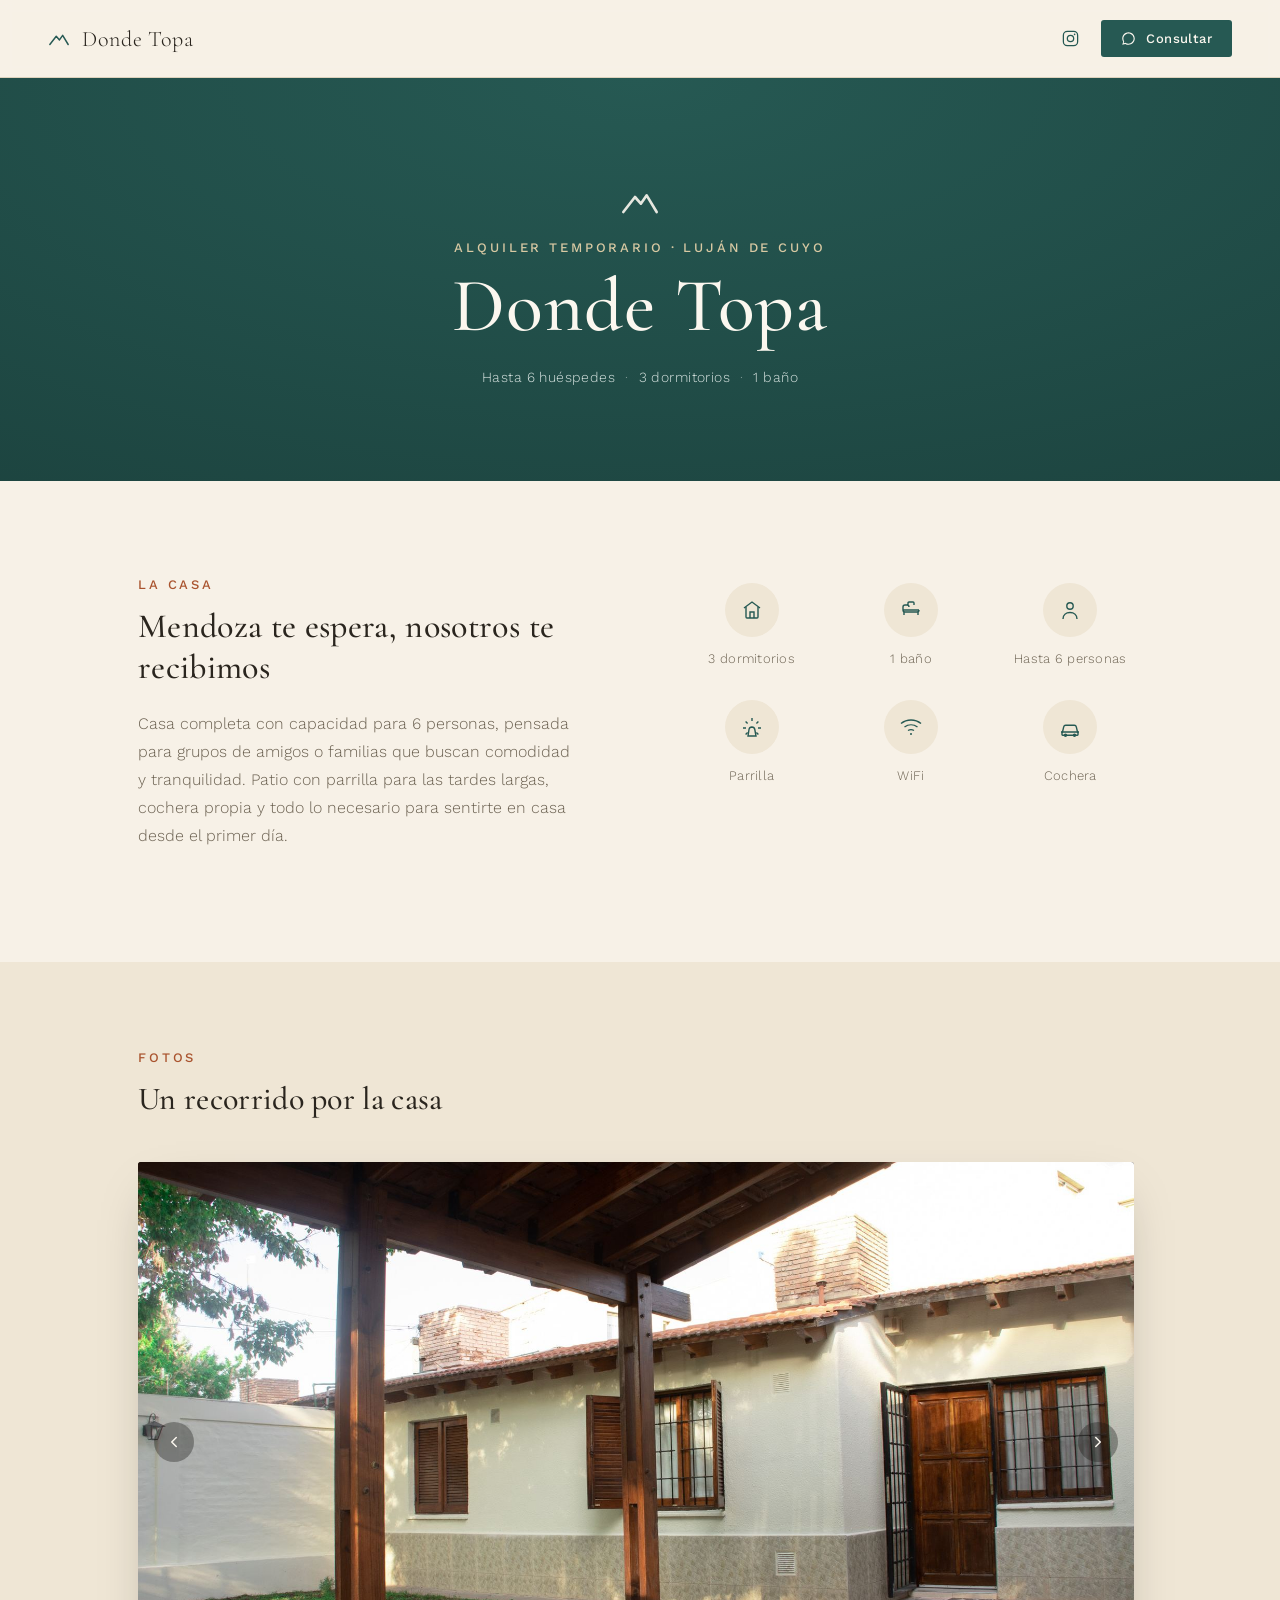
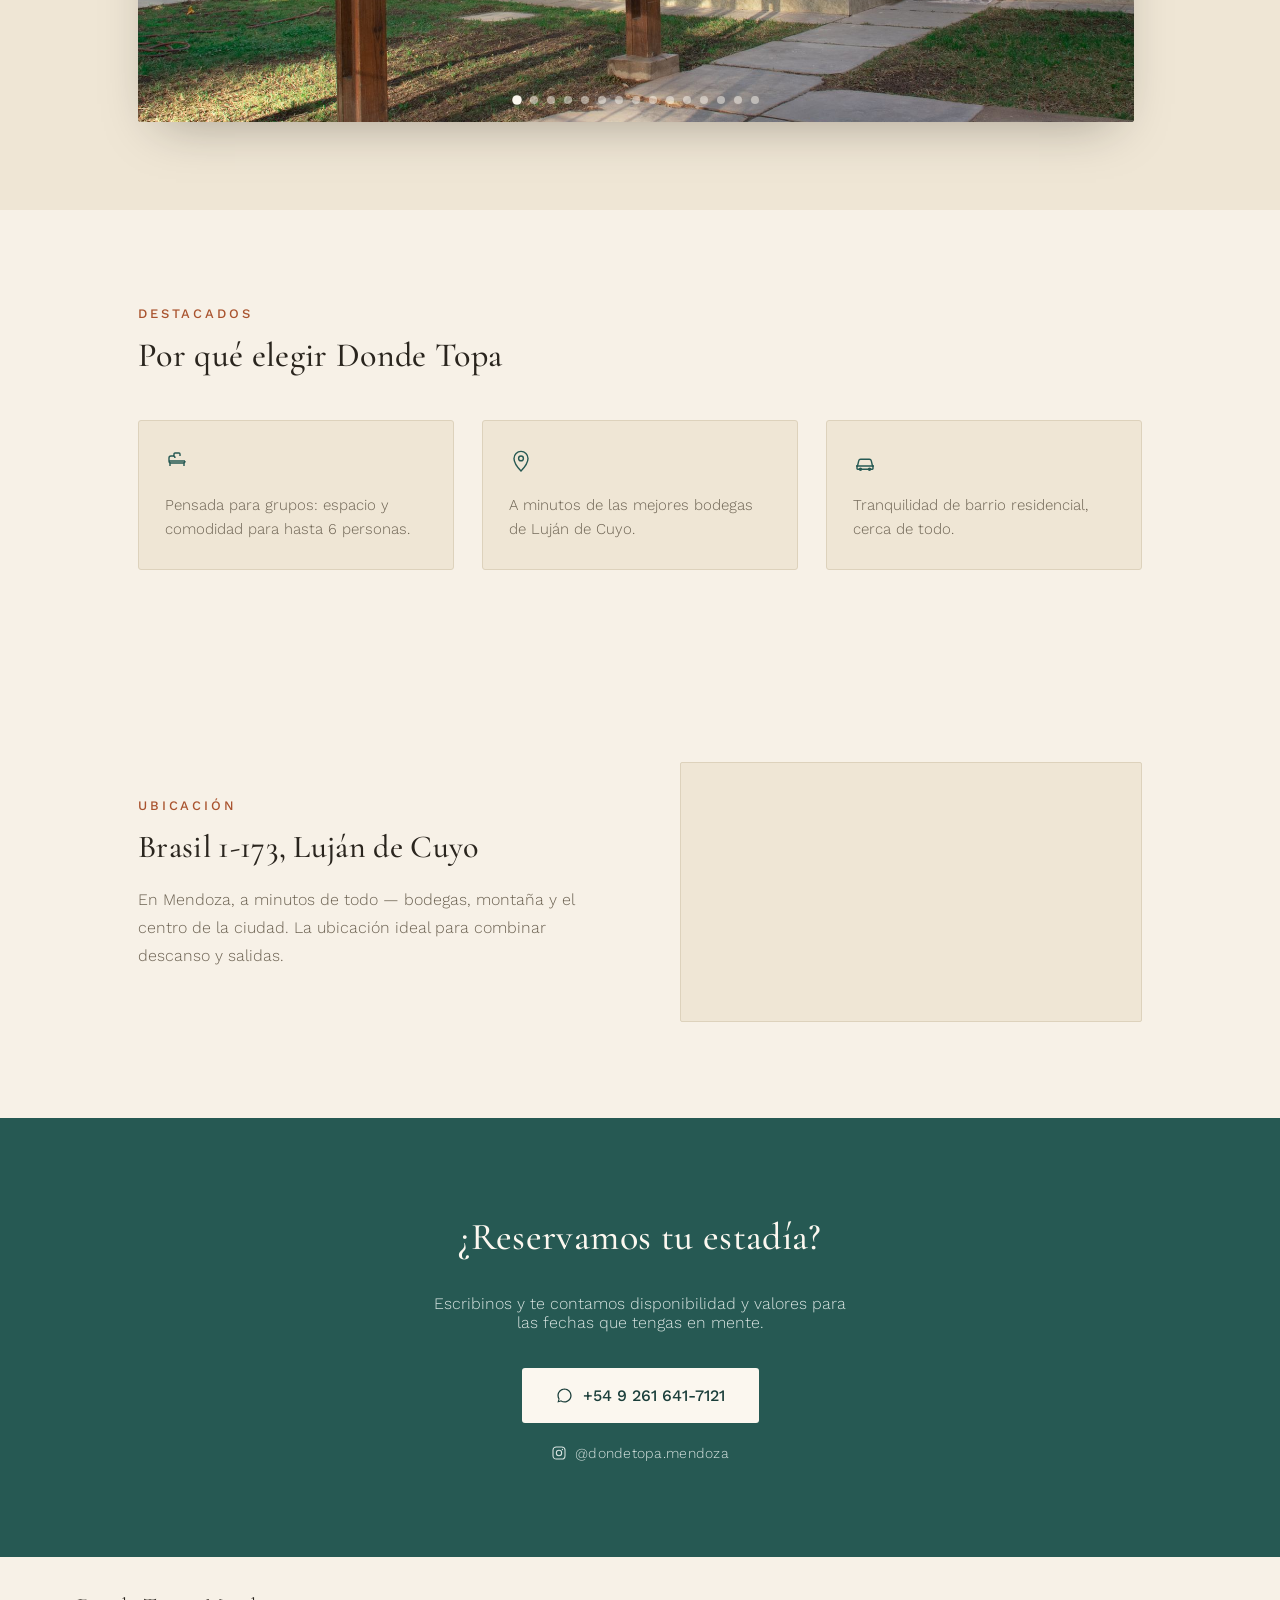
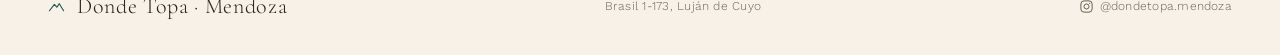
==== commit fcba0d7c: "Cambiar dirección a Brasil 1-173 Co-Authored-By: Claude Sonnet 5 <noreply@anthropic.com>" ====
--- a/index.html
+++ b/index.html
@@ -4,24 +4,24 @@
 <meta charset="UTF-8">
 <meta name="viewport" content="width=device-width, initial-scale=1.0">
 <title>Donde Topa — Alquiler temporario en Luján de Cuyo, Mendoza</title>
-<meta name="description" content="Donde Topa: casa de alquiler temporario en El Cano 6759, Luján de Cuyo, Mendoza. Capacidad para 6 personas, 3 dormitorios, parrilla, WiFi y cochera.">
+<meta name="description" content="Donde Topa: casa de alquiler temporario en Brasil 1-173, Luján de Cuyo, Mendoza. Capacidad para 6 personas, 3 dormitorios, parrilla, WiFi y cochera.">
 <link rel="canonical" href="https://donde-topa.vercel.app/">
 <link rel="icon" type="image/png" href="images/logo-donde-topa.png">
 <link rel="apple-touch-icon" href="images/logo-donde-topa.png">
 <meta property="og:type" content="website">
 <meta property="og:site_name" content="Donde Topa">
 <meta property="og:title" content="Donde Topa — Alquiler temporario en Luján de Cuyo, Mendoza">
-<meta property="og:description" content="Casa completa para 6 personas en El Cano 6759, Luján de Cuyo. 3 dormitorios, parrilla, WiFi y cochera, a minutos de las bodegas.">
+<meta property="og:description" content="Casa completa para 6 personas en Brasil 1-173, Luján de Cuyo. 3 dormitorios, parrilla, WiFi y cochera, a minutos de las bodegas.">
 <meta property="og:image" content="https://donde-topa.vercel.app/images/galeria-exterior.jpg">
 <meta property="og:url" content="https://donde-topa.vercel.app/">
 <meta name="twitter:card" content="summary_large_image">
 <meta name="twitter:title" content="Donde Topa — Alquiler temporario en Luján de Cuyo, Mendoza">
-<meta name="twitter:description" content="Casa completa para 6 personas en El Cano 6759, Luján de Cuyo. 3 dormitorios, parrilla, WiFi y cochera, a minutos de las bodegas.">
+<meta name="twitter:description" content="Casa completa para 6 personas en Brasil 1-173, Luján de Cuyo. 3 dormitorios, parrilla, WiFi y cochera, a minutos de las bodegas.">
 <meta name="twitter:image" content="https://donde-topa.vercel.app/images/galeria-exterior.jpg">
 <link rel="preconnect" href="https://fonts.googleapis.com">
 <link rel="preconnect" href="https://fonts.gstatic.com" crossorigin>
 <link href="https://fonts.googleapis.com/css2?family=Cormorant+Garamond:wght@400;500;600&family=Work+Sans:wght@300;400;500;600&display=swap" rel="stylesheet">
-<link rel="stylesheet" href="css/style.css?v=10">
+<link rel="stylesheet" href="css/style.css?v=13">
 </head>
 <body>
 
@@ -153,11 +153,11 @@
   <section class="wrap section-split section-location">
     <div class="split-text reveal">
       <div class="eyebrow">Ubicación</div>
-      <h2>El Cano 6759, Luján de Cuyo</h2>
+      <h2>Brasil 1-173, Luján de Cuyo</h2>
       <p>En Mendoza, a minutos de todo — bodegas, montaña y el centro de la ciudad. La ubicación ideal para combinar descanso y salidas.</p>
     </div>
     <div class="map-embed reveal reveal-1">
-      <iframe src="https://maps.google.com/maps?q=El+Cano+6759,+Lujan+de+Cuyo,+Mendoza,+Argentina&z=15&output=embed" width="100%" height="100%" style="border:0" allowfullscreen="" loading="lazy" referrerpolicy="no-referrer-when-downgrade" title="Ubicación de Donde Topa en el mapa"></iframe>
+      <iframe src="https://maps.google.com/maps?q=Brasil+1-173,+Lujan+de+Cuyo,+Mendoza,+Argentina&z=15&output=embed" width="100%" height="100%" style="border:0" allowfullscreen="" loading="lazy" referrerpolicy="no-referrer-when-downgrade" title="Ubicación de Donde Topa en el mapa"></iframe>
     </div>
   </section>
 
@@ -183,7 +183,7 @@
       <svg width="17" height="17" viewBox="0 0 24 24" fill="none"><path d="M2 18L9 9L12.5 13L16 8L22 18" stroke="#265953" stroke-width="1.6" stroke-linejoin="round" stroke-linecap="round"/></svg>
       <span class="footer-brand">Donde Topa · Mendoza</span>
     </div>
-    <span class="footer-address">El Cano 6759, Luján de Cuyo</span>
+    <span class="footer-address">Brasil 1-173, Luján de Cuyo</span>
     <a href="https://instagram.com/dondetopa.mendoza" class="footer-instagram" target="_blank" rel="noopener">
       <svg width="15" height="15" viewBox="0 0 24 24" fill="none" stroke="currentColor" stroke-width="1.6"><rect x="3" y="3" width="18" height="18" rx="5"/><circle cx="12" cy="12" r="4"/><circle cx="17.2" cy="6.8" r="1" fill="currentColor" stroke="none"/></svg>
       @dondetopa.mendoza
--- a/css/style.css
+++ b/css/style.css
@@ -471,6 +471,9 @@
   .carousel { aspect-ratio: 4 / 3; }
   .carousel-arrow { width: 34px; height: 34px; }
   .reviews-grid { grid-template-columns: 1fr; }
+  .section-split { gap: 40px; }
+  .section-split, .reviews-section, .contact-section { padding-top: 60px; padding-bottom: 60px; }
+  .gallery-section { padding-top: 56px; padding-bottom: 56px; }
   .nav, .section-split, .contact-section, .footer, .reviews-section { padding-left: 24px; padding-right: 24px; }
-  .wrap { padding: 0 24px; }
-}
+  .wrap { padding-left: 24px; padding-right: 24px; }
+}
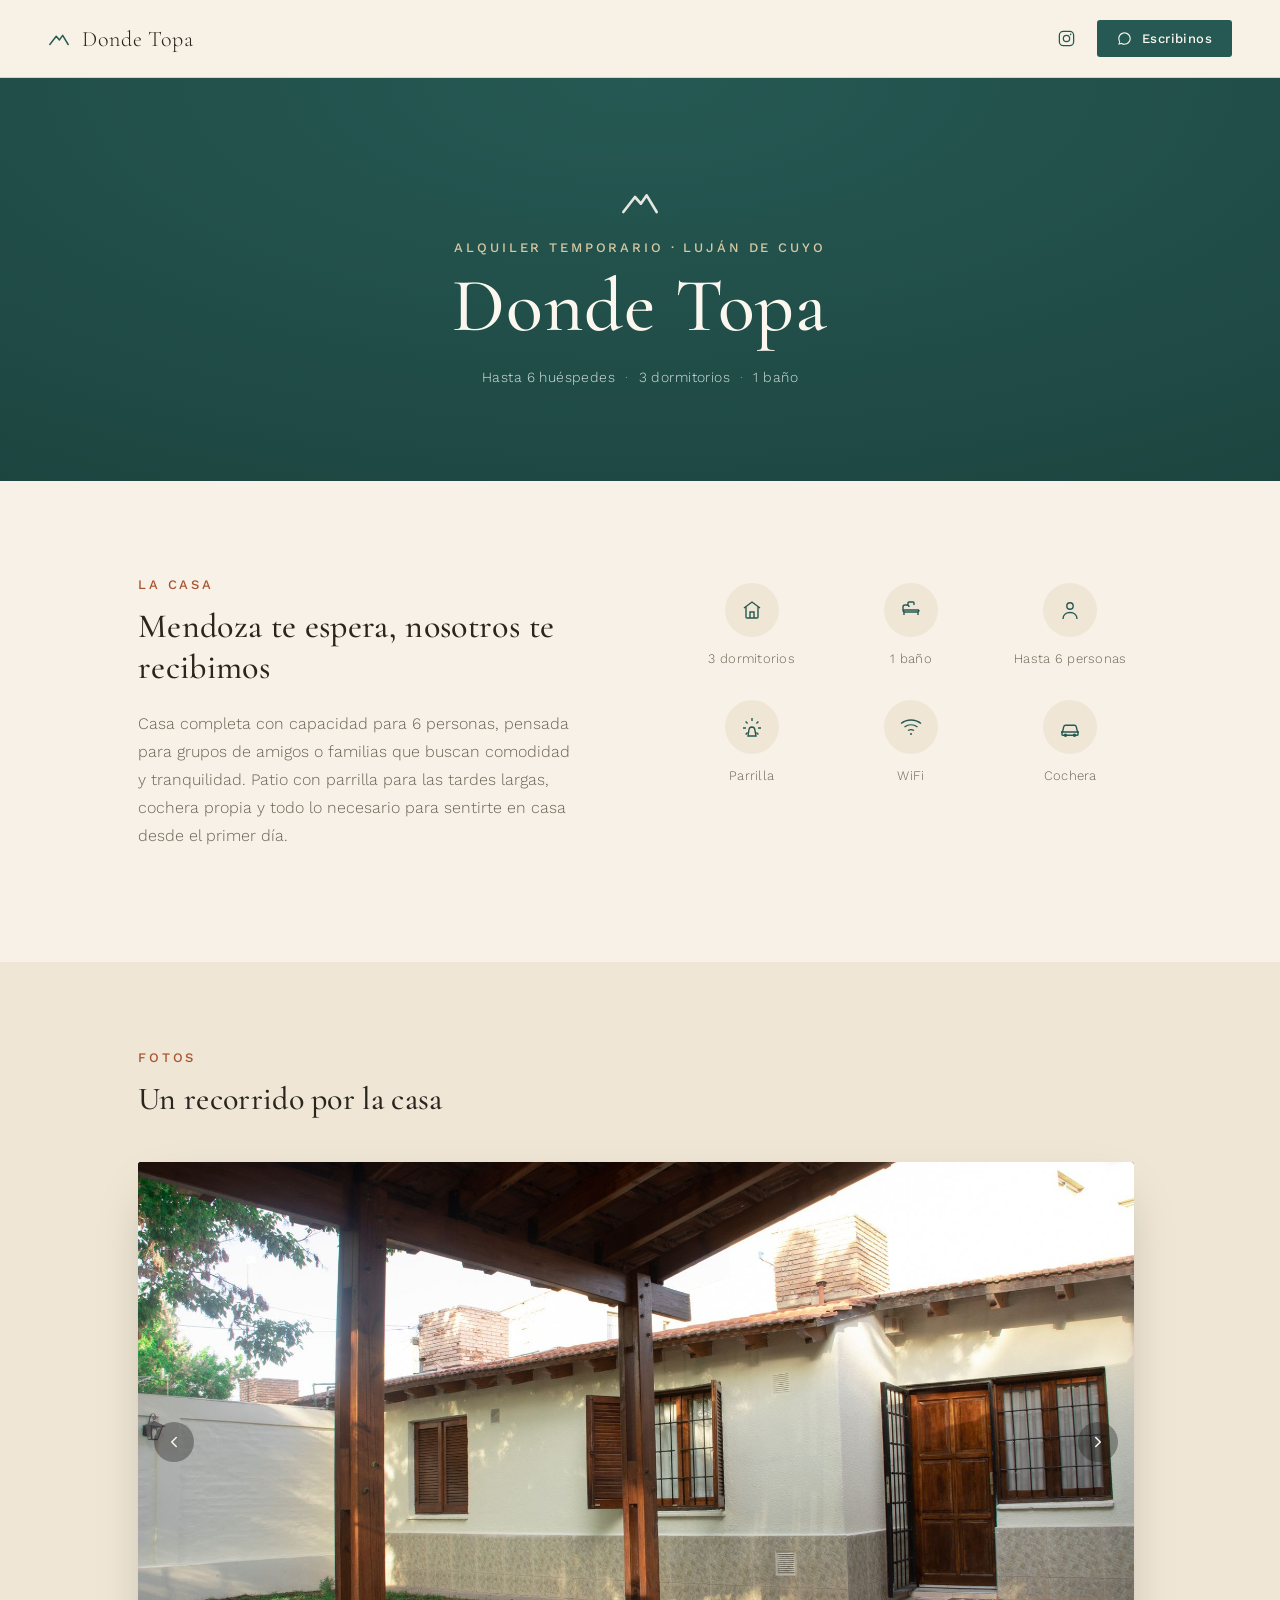
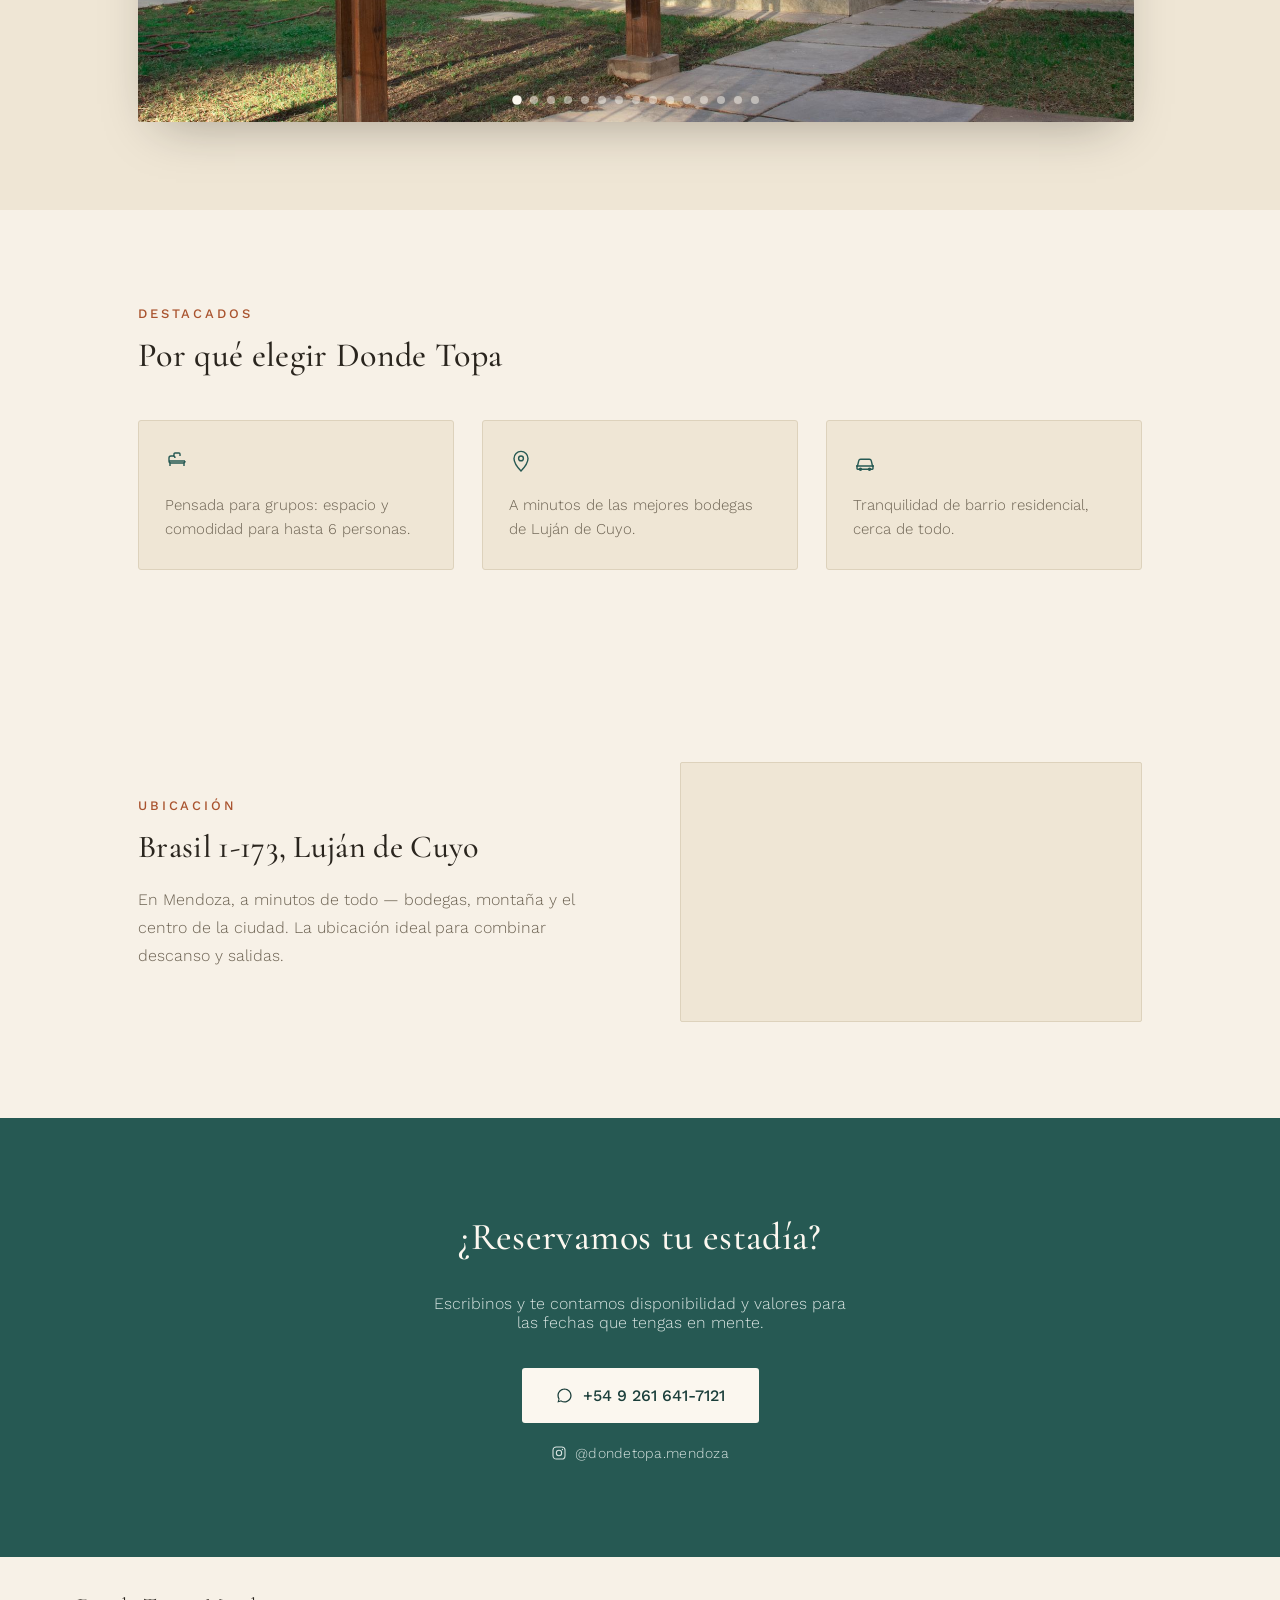
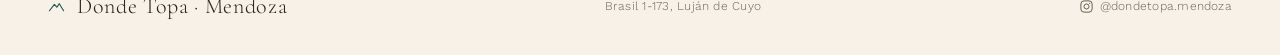
==== commit 581c9ac2: "Cambiar texto del botón de nav a "Escribinos" Co-Authored-By: Claude Sonnet 5 <noreply@anthropic.com" ====
--- a/index.html
+++ b/index.html
@@ -37,7 +37,7 @@
       </a>
       <a href="https://wa.me/5492616417121" class="btn btn-primary btn-small" target="_blank" rel="noopener">
         <svg width="15" height="15" viewBox="0 0 24 24" fill="#FBF7EF"><path d="M12 2C6.5 2 2 6.5 2 12c0 1.9.5 3.7 1.5 5.3L2 22l4.9-1.4C8.4 21.5 10.2 22 12 22c5.5 0 10-4.5 10-10S17.5 2 12 2zm0 18.2c-1.6 0-3.1-.4-4.4-1.2l-.3-.2-3.1.9.9-3-.2-.3C4.2 14.9 3.8 13.5 3.8 12c0-4.5 3.7-8.2 8.2-8.2s8.2 3.7 8.2 8.2-3.7 8.2-8.2 8.2z"/></svg>
-        Consultar
+        Escribinos
       </a>
     </div>
   </header>
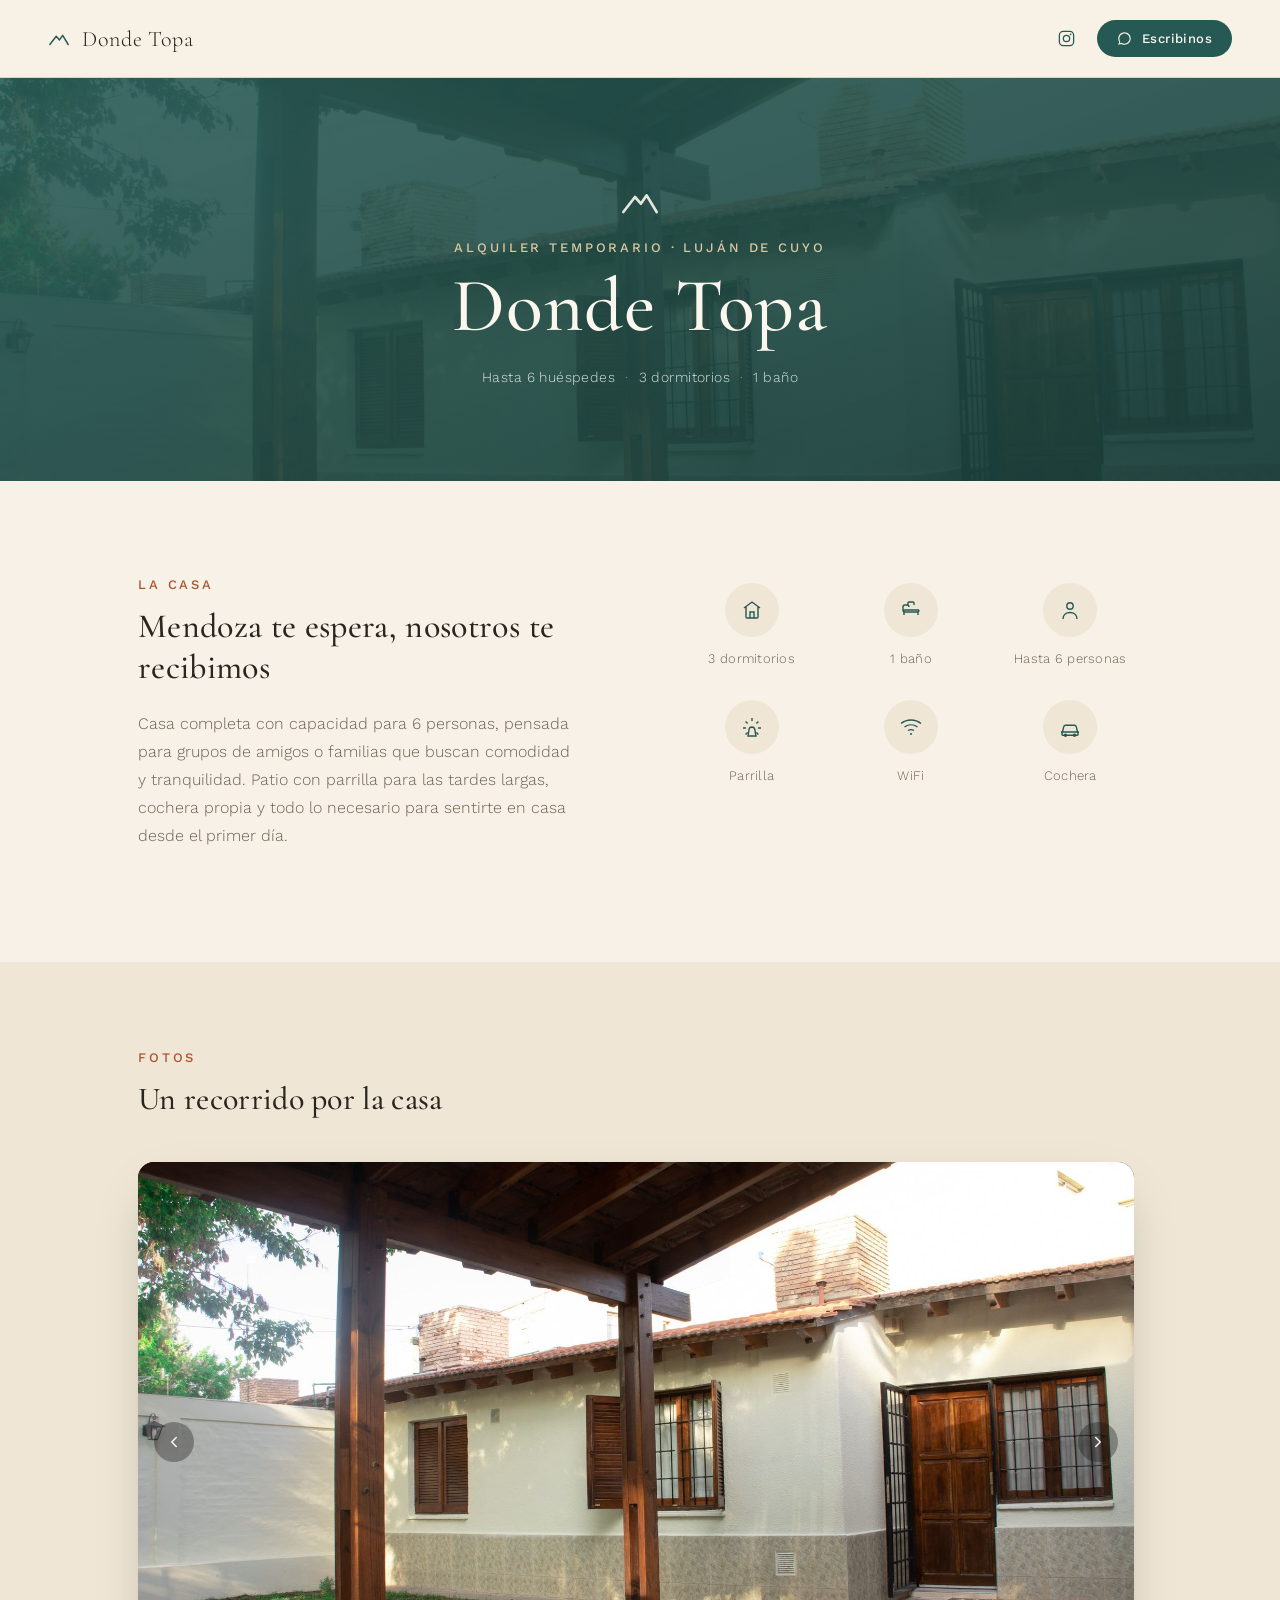
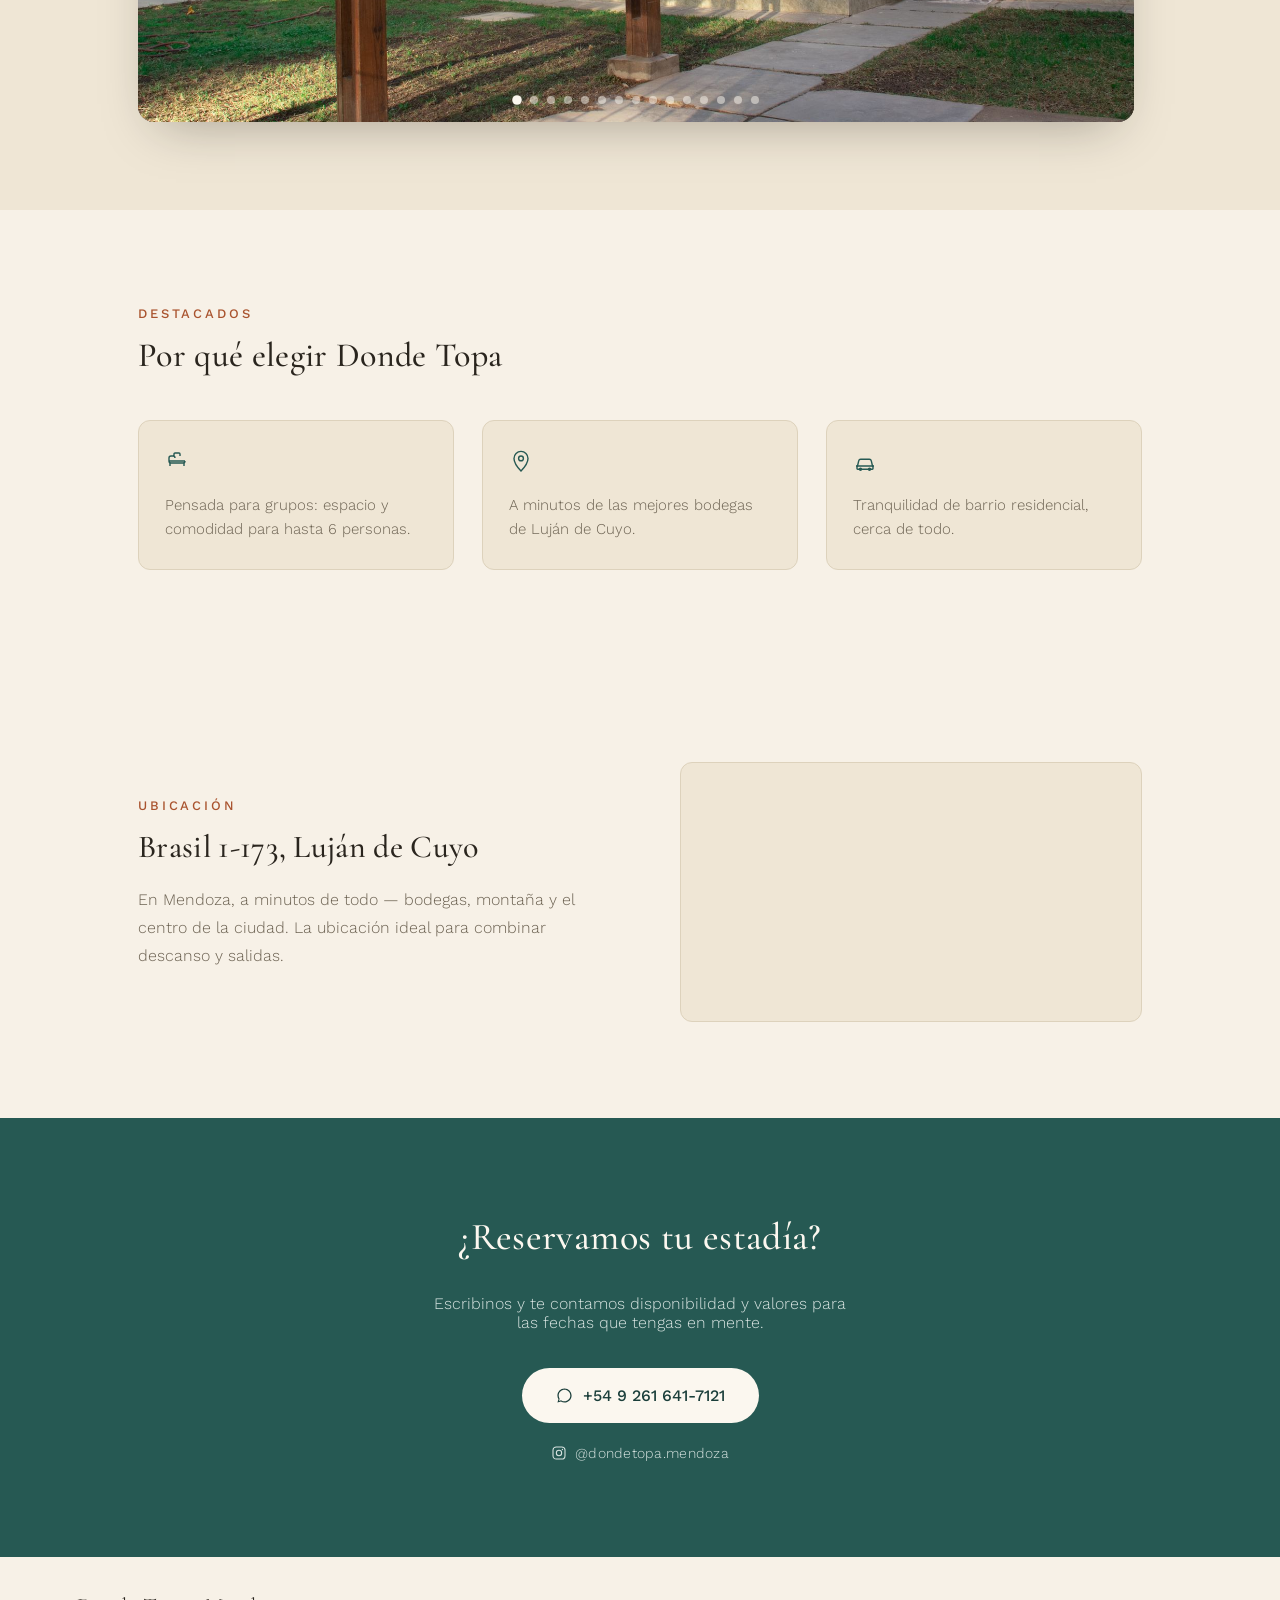
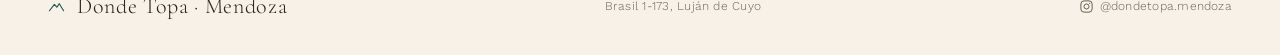
==== commit 7f7a9e74: "Pulido visual: hero con foto de la casa, botones pill, cards con hover y fix de nav en mobile Co-Aut" ====
--- a/index.html
+++ b/index.html
@@ -21,7 +21,7 @@
 <link rel="preconnect" href="https://fonts.googleapis.com">
 <link rel="preconnect" href="https://fonts.gstatic.com" crossorigin>
 <link href="https://fonts.googleapis.com/css2?family=Cormorant+Garamond:wght@400;500;600&family=Work+Sans:wght@300;400;500;600&display=swap" rel="stylesheet">
-<link rel="stylesheet" href="css/style.css?v=13">
+<link rel="stylesheet" href="css/style.css?v=15">
 </head>
 <body>
 
--- a/css/style.css
+++ b/css/style.css
@@ -57,8 +57,9 @@
   align-items: center;
   gap: 10px;
   font-family: 'Work Sans', sans-serif;
-  border-radius: 3px;
+  border-radius: 999px;
   white-space: nowrap;
+  transition: background 0.2s ease, transform 0.2s ease, box-shadow 0.2s ease, color 0.2s ease;
 }
 
 .btn-primary {
@@ -69,7 +70,12 @@
   letter-spacing: 0.03em;
   padding: 16px 30px;
 }
-.btn-primary:hover { background: var(--teal-dark); color: #FBF7EF; }
+.btn-primary:hover {
+  background: var(--teal-dark);
+  color: #FBF7EF;
+  transform: translateY(-1px);
+  box-shadow: 0 10px 22px -10px rgba(26, 62, 58, 0.55);
+}
 
 .btn-small { padding: 11px 20px; font-size: 13px; }
 
@@ -80,7 +86,12 @@
   font-weight: 500;
   padding: 18px 34px;
 }
-.btn-contact:hover { background: #EFE6D5; color: var(--teal-dark); }
+.btn-contact:hover {
+  background: #FFFFFF;
+  color: var(--teal-dark);
+  transform: translateY(-1px);
+  box-shadow: 0 14px 28px -14px rgba(0, 0, 0, 0.35);
+}
 
 /* Nav */
 .nav {
@@ -129,7 +140,9 @@
 /* Hero */
 .hero {
   width: 100%;
-  background: radial-gradient(120% 160% at 50% 0%, var(--teal) 0%, var(--teal-dark) 100%);
+  background:
+    linear-gradient(160deg, rgba(38, 89, 83, 0.88) 0%, rgba(26, 62, 58, 0.93) 100%),
+    url('../images/galeria-exterior.jpg') center 35% / cover no-repeat;
   padding: 104px 0 96px;
   display: flex;
   align-items: center;
@@ -251,7 +264,7 @@
   position: relative;
   aspect-ratio: 16 / 9;
   max-height: 560px;
-  border-radius: 3px;
+  border-radius: 16px;
   overflow: hidden;
   background: var(--ink);
   box-shadow: 0 20px 50px -20px rgba(26, 22, 14, 0.35);
@@ -349,8 +362,15 @@
 .review-card {
   background: var(--bg-alt);
   border: 1px solid var(--line);
-  border-radius: 3px;
+  border-radius: 12px;
   padding: 28px 26px;
+  transition: transform 0.25s ease, box-shadow 0.25s ease, border-color 0.25s ease;
+}
+
+.review-card:hover {
+  transform: translateY(-4px);
+  border-color: var(--teal);
+  box-shadow: 0 18px 34px -22px rgba(26, 22, 14, 0.35);
 }
 
 .review-card svg {
@@ -375,7 +395,7 @@
   aspect-ratio: 16 / 9;
   background: var(--bg-alt);
   border: 1px solid var(--line);
-  border-radius: 2px;
+  border-radius: 12px;
   overflow: hidden;
 }
 
@@ -477,3 +497,12 @@
   .nav, .section-split, .contact-section, .footer, .reviews-section { padding-left: 24px; padding-right: 24px; }
   .wrap { padding-left: 24px; padding-right: 24px; }
 }
+
+@media (max-width: 480px) {
+  .nav { padding-top: 14px; padding-bottom: 14px; }
+  .nav-brand span { font-size: 17px; }
+  .nav-actions { gap: 8px; }
+  .nav-instagram { width: 30px; height: 30px; }
+  .btn-small { padding: 9px 14px; font-size: 12px; gap: 6px; }
+  .hero-content h1 { font-size: 44px; }
+}
